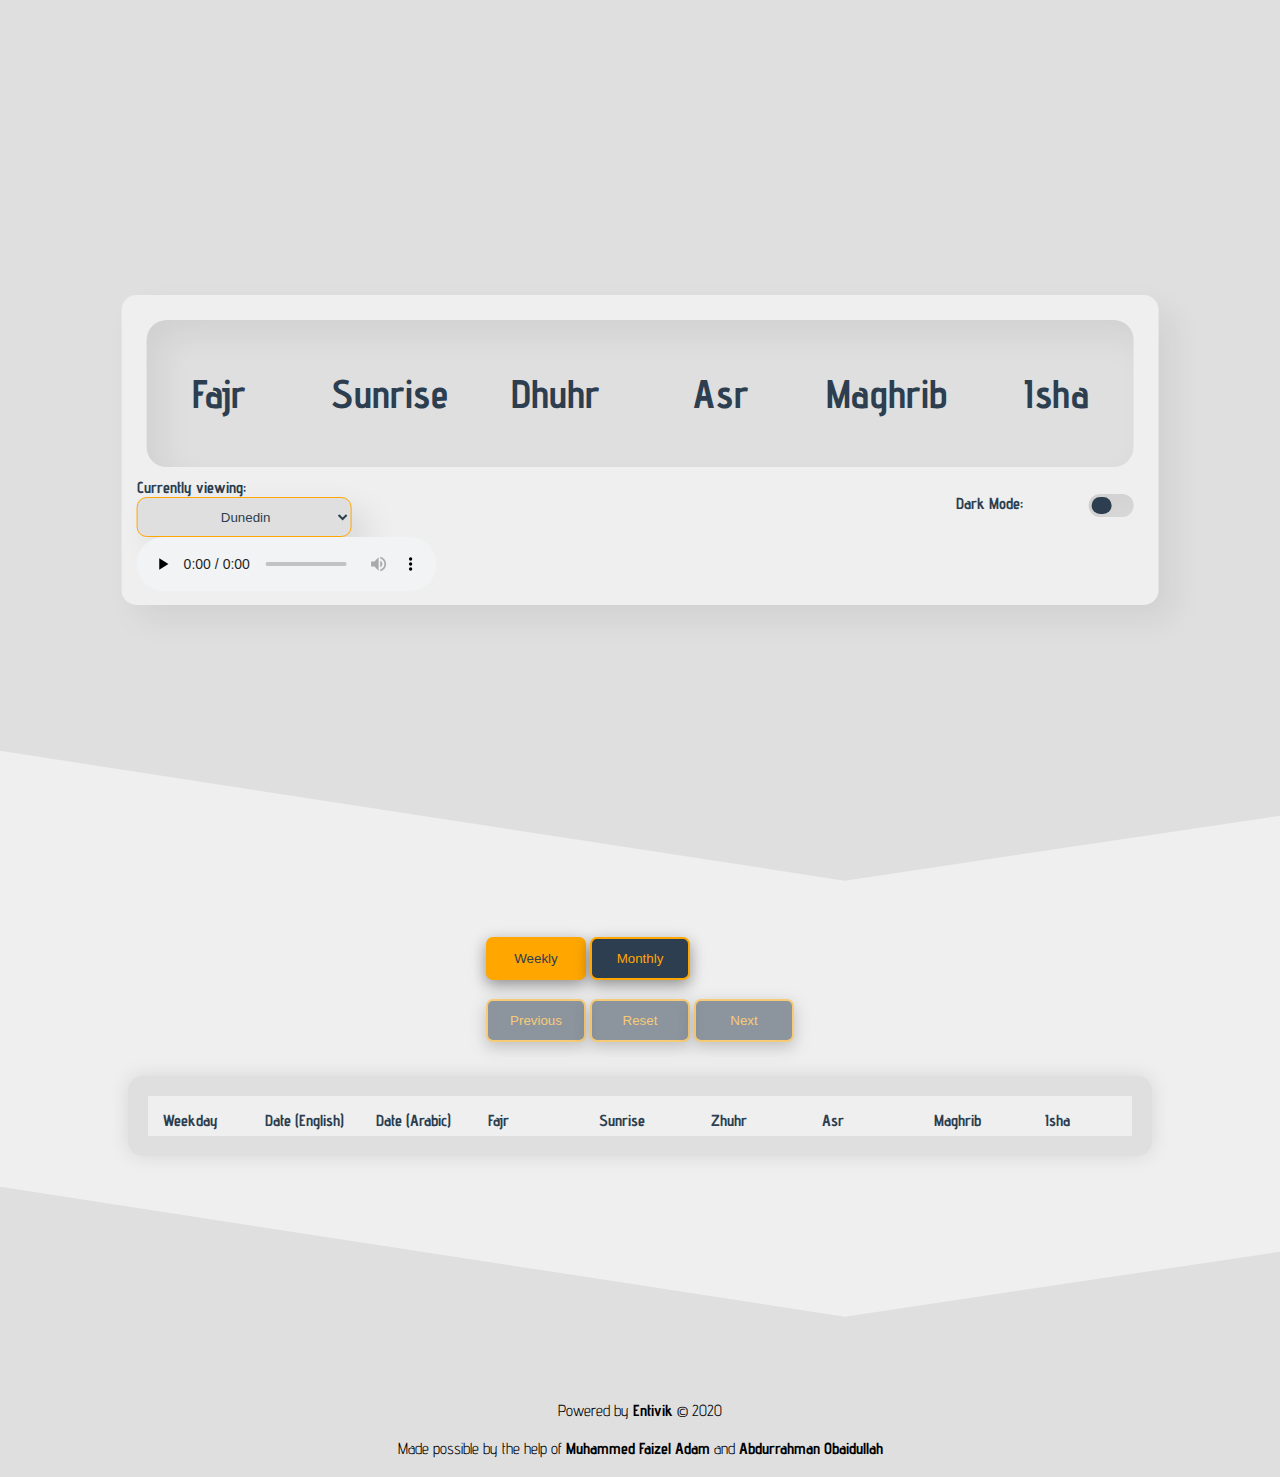
==== index.html @ b8de2997 "Added azaan audio and salaah time notifications" ====
<!DOCTYPE html>
<html data-theme="light" lang="en">
<head>
	<meta charset="UTF-8">
	<meta content="width=device-width, initial-scale=1.0" name="viewport">
	<link href="calendar.css" rel="stylesheet">
	<title>Dunedin Prayer</title>
	</script>
	<!-- Global site tag (gtag.js) - Google Analytics -->
	<script async src="https://www.googletagmanager.com/gtag/js?id=UA-169919625-1"></script>
	<script>
 		 window.dataLayer = window.dataLayer || [];
 	 	function gtag(){dataLayer.push(arguments);}
 		 gtag('js', new Date());

  		gtag('config', 'UA-169919625-1');
	</script>
	<script src="push.js"></script>
</head>
<body>
	<div id="overlay" class="msgOverlay"></div>
	<div id="errorMessage" class="errorMsg">
		
		<p id="CurrentL"></p>
		<a id="closeMsg" onclick="closePopup()">Close</a>
	</div>


	<div class="mainBox">
		<div class="smallerBox">
			<div class="row">
				<div class="column">
					<div class="card" id="FajrPrayer">
						<h3>Fajr</h3>
						<p id="fajrTime"></p>
					</div>
				</div>
				<div class="column">
					<div class="card" id="Sunrise">
						<h3>Sunrise</h3>
						<p id="sunriseTime"></p>
					</div>
				</div>
				<div class="column">
					<div class="card" id="DhuhrPrayer">
						<h3>Dhuhr</h3>
						<p id="dhuhrTime"></p>
					</div>
				</div>
				<div class="column">
					<div class="card" id="AsrPrayer">
						<h3>Asr</h3>
						<p id="asrTime"></p>
					</div>
				</div>
				<div class="column">
					<div class="card" id="MaghribPrayer">
						<h3>Maghrib</h3>
						<p id="maghribTime"></p>
					</div>
				</div>
				<div class="column">
					<div class="card" id="IshaPrayer">
						<h3>Isha</h3>
						<p id="ishaTime"></p>
					</div>
				</div>
			</div>
		</div>
		<br>
		<div class="toggle-container">
			<div class="inline">
				<div class="LocationMode"> Currently viewing:
					<select id="mySelect" class="select-css" oninput="resetEverything(), popError()">
					<option value="Auckland">
						Auckland
					</option>
					<option value="Christchurch">
						Christchurch
					</option>
					<option value="Dunedin" selected>
						Dunedin
					</option>
					<option value="Gore">
						Gore
					</option>		
					<option value="Hamilton">
						Hamilton
					</option>
					<option value="Invercargill">
						Invercargill
					</option>			
					<option value="Oamaru">
						Oamaru
					</option>
					<option value="Queenstown">
						Queenstown
					</option> 
					<option value="Timaru">
						Timaru
					</option>
					<option value="Wellington">
						Wellington
					</option>
					<option disabled>
						More locations coming soon...
					</option>
				</select> 
			</div>
			<!-- dark mode switch -->
			<div class="toggle-buttons">
				<div class="align">
					<p>
						Dark Mode:
						<input id="switch" name="theme" type="checkbox"><label for="switch">Toggle</label>
					</p>
				</div>
			</div>
		</div>
	</div>
	<div id="audio">
		<audio id="azaan_audio" class="azaan_audio" controls preload="none" allow="autoplay">
			<source src="azaan.mp3" type="audio/mp3">
		</audio>
	</div>
</div>
<div class="poly">
	</div>
	
	<div class="buttonTable-container">
		
		<div class="buttons-container">
			<div class = "buttonsDiv">
				<button class = "buttons" id = "weekly">Weekly</button>
				<button class = "buttons" id = "monthly" href="#todayScroll">Monthly</button>
				<button class = "buttons" id = "yearly">Yearly</button>
			</div>
		<br>
		<div class = "buttonsDiv">
			<button  class = "buttons" id = "previous">Previous</button>
			<button  class = "buttons" id = "reset">Reset</button>
			<button  class = "buttons" id = "next">Next</button>
		</div>
	</div>
	<br>
	<div class="table">
		<table>
			<thead>
				<tr class = "list-item">
					<th>Weekday</th>
					<th>Date (English)</th>
					<th>Date (Arabic)</th>
					<th>Fajr</th>
					<th>Sunrise</th>
					<th>Zhuhr</th>
					<th>Asr</th>
					<th>Maghrib</th>
					<th>Isha</th>
				</tr>
			</thead>
			<tbody id = "tableDisplay">
				<tr></tr>
			</tbody>
		</table>
	</div>

	<div class="poly2">
	</div>

</div>

	<div class="content"><br><br>Powered by <strong>Entivik</strong>&nbsp;© 2020<br><br> Made possible by the help of <strong>Muhammed Faizel Adam</strong> and <strong>Abdurrahman Obaidullah</strong><br><br></div>
	
	<script src="darkmode.js"></script>
	<script src="calendar.js"></script>
</body>
</html>
---- calendar.css ----
@import url('https://fonts.googleapis.com/css?family=Advent+Pro&display=swap');
* {
	box-sizing: border-box;
	transition: margin ease-out .4s;
}
html, body {
	height: 100%;
	margin: 0;
	padding: 0;
	transition: .4s;
	user-select: none;
}
/* general colour variables */
html {
	font-family: 'Advent Pro', sans-serif;
	background: var(--grey-white);
	--grey-white: #dfdfdf;
	--white: #efefef;
	--black: #22252A;
	--blue: #2c3e50;
	--alwaysblue: #2c3e50;
	--light-blue: #455E76;
	--gold: rgb(255, 167, 0);
	--alsogold: 255, 167, 0;
	--gold2: rgb(255, 167, 0);
}
html[data-theme='dark'] {
	--bg-main: linear-gradient(45deg, #1C2437, #455880);
	--grey-white: #22252A;
	--blue: rgb(255, 167, 0);
	/* --gold:#2c3e50; */
	--main-text-color: #B5B5B5;
	--white: #2d3035;
	--gold2: #2c3e50;
}


/* html {
	font-family: 'Advent Pro', sans-serif;
	background: var(--grey-white);
	--grey-white: #dfdfdf;
	--white: #efefef;
	--black: #2b2b2b;
	--blue: #2c3e50;
	--alwaysblue: #2c3e50;
	--light-blue: #455E76;
	--gold: rgb(255, 167, 0);
	--alsogold: 255, 167, 0;
	--gold2: rgb(255, 167, 0);
}
html[data-theme='dark'] {
	--bg-main: linear-gradient(45deg, #1C2437, #455880);
	--grey-white: #333333;
	--blue: rgb(255, 167, 0);
	
	--main-text-color: #B5B5B5;
	--white: #434343;
	--gold2: #2c3e50;
} */
body {
	padding-top: 100px;
	background-image: url(index-main.jpg);
	background-size: 100%;
	background-attachment: fixed;
}
h3 {
	font-size: 2.5em;
}
.card p {
	font-size: 1.4em;
}
/* Float four columns side by side */

.column {
	float: left;
	width: 16.6%;
	padding: 0 10px;
}
.column:first-child {
	padding-left: 0px;
}
.column:last-child {
	padding-right: 0px;
}
/* Remove extra left and right margins, due to padding. */

.row {
	margin: 0 -5px;
}
/* Clear floats after the columns */

.row:after {
	content: "";
	display: table;
	clear: both;
}
/* Style the counter cards */

.card {
	padding: 10px;
	text-align: center;
}
.buttons-container {
	margin: 0;
	position: absolute;
	left: 50%;
	transform: translateX(-50%);
	padding-top: 10px;
	width: max-content;
}
.buttons {
	height: auto;
	width: 100px;
}
.today {
	box-shadow: inset 0px 0px 0px 2px greenyellow;
	border-radius: 100%;
}
.today td {
	background: rgba(var(--alsogold), 1);
	color: var(--alwaysblue);
	font-weight: bold;
}
.nextPrayer {
	box-shadow: inset 0px 0px 0px 2px var(--gold), 0px 0px 10px 5px rgba(var(--alsogold),0.1);
	border-radius: 20px;
	background-color: var(--white);
}
.smallerBox {
	border-radius: 20px;
	color: var(--blue);
	text-align: center;
	margin: 10px;
	background: var(--grey-white);
	box-shadow: inset 15px 15px 32px rgba(0, 0, 0, 0.062);
}
.mainBox {
	background-color: var(--white);
	padding: 15px;
	padding-bottom:10px;
	width: 85%;
	color: var(--blue);
	box-shadow: 15px 15px 32px rgba(0, 0, 0, 0.062);
	min-width: 300px;
	max-width: 81vw;
	transition: width ease-out .4s;
	border-radius: 15px;
	position: absolute;
	top: 50%;
	left: 50%;
	margin-right: -50%;
	transform: translate(-50%, -50%);
}
/* switch for night mode */

input[type=checkbox] {
	height: 0;
	width: 0;
	visibility: hidden;
}
label {
	cursor: pointer;
	text-indent: -9999px;
	width: 45px;
	height: 23px;
	background: var(--grey-white);
	float: right;
	border-radius: 100px;
	position: relative;
	margin-right: 10px;
	box-shadow: inset 15px 15px 32px rgba(0, 0, 0, 0.062);
}
label:after {
	content: '';
	position: absolute;
	top: 3px;
	left: 3px;
	width: 20px;
	height: 17px;
	background: var(--blue);
	border-radius: 100px;
	transition: 0.4s;
}
input:checked+label {
	background: var(--grey-white);
}
input:checked+label:after {
	background: var(--blue);
}
input:checked+label:after {
	left: calc(100% - 5px);
	transform: translateX(-100%);
}
label:active:after {
	width: 25px;
}
.poly {
	clip-path: polygon(66% 95%, 100% 88%, 100% 100%, 0 100%, 0 81%);
	background: var(--white);
	height: 103vh;
	margin-top: -100px;
}
.poly2 {
	clip-path: polygon(66% 95%, 100% 88%, 100% 100%, 0 100%, 0 81%);
	background: var(--grey-white);
	height: 103vh;
	margin-top: -80vh;
}
.content {
	background-color: var(--grey-white);
	text-align: center;
	color: var(--main-text-color);
}
.NextPrayerTime {
	float: left;
	margin: 0 10px;
}
/* Responsive columns */

@media screen and (max-width: 1340px) {
	.mainBox {
		width: 90%;
	}
}
@media screen and (max-width: 1200px) {
	body {
		background-image: none;
	}
	body img {
		height: 100vh;
		width: 100%;
		object-fit: cover;
	}
	.column {
		width: 33.333%;
		display: block;
	}
	.column:first-child, .column:nth-child(4) {
		padding-left: 5px;
	}
	.coloumn:nth-child(4), .column:nth-child(5) {
		margin-bottom: 0px;
	}
	.column:nth-child(3) {
		padding-right: 5px;
	}
	.column:last-child {
		padding-right:5px;
	}
	.mainBox {
		margin-bottom: 5%;
		transform: translate(-50%, 0%);
		top: 5%;
	}
	.poly {
		clip-path: polygon(67% 98%, 100% 90%, 100% 100%, 0 100%, 0 90%);
		background: var(--white);
		height: 100vh;
		margin-top: -95px;
	}
	.poly2 {
		clip-path: polygon(67% 98%, 100% 90%, 100% 100%, 0 100%, 0 90%);
	}
}
@media screen and (max-width: 680px) {
	.mainBox {
		width: 100%;
		max-width: 90vw;
		position: absolute;
		top: 2.5%;
		left: 50%;
		margin-right: -50%;
		transform: translate(-50%, 0%);
	}
	.column {
		padding-right: 5px;
		padding-left: 5px;
	}
	.column {
		width: 100%;
		display: block;
		/* margin-bottom: 20px; */
	}
	
	.poly {
		clip-path: polygon(0 87%, 100% 92%, 100% 100%, 0% 100%);
		background: var(--white);
		height: calc(20vh + 1350px);
		margin-top: 20px;
	}
	.poly2 {
		clip-path: polygon(0 87%, 100% 92%, 100% 100%, 0% 100%);
	}
	/* .buttons-container {
		position: relative;
		left: 28%;
	} */
	.table {
		overflow-x: auto;
		width: 100%;
	}
	.list-item {
		display: none;
	}
	table tr {
		border-bottom: 1px solid rgb(0, 0, 0);
		display: block;
		margin-bottom: .625em;
	}
	table td {
		border-bottom: 1px solid rgb(0, 0, 0);
		display: block;
		font-size: .8em;
		text-align: right;
	}
	table td::before {
		float: left;
		font-weight: bold;
	}
	td:nth-of-type(1):before {
		content: "Weekday";
	}
	td:nth-of-type(2):before {
		content: "Date (English)";
	}
	td:nth-of-type(3):before {
		content: "Date (Arabic)";
	}
	td:nth-of-type(4):before {
		content: "Fajr";
	}
	td:nth-of-type(5):before {
		content: "Sunrise";
	}
	td:nth-of-type(6):before {
		content: "Zhuhr";
	}
	td:nth-of-type(7):before {
		content: "Asr";
	}
	td:nth-of-type(8):before {
		content: "Maghrib";
	}
	td:nth-of-type(9):before {
		content: "Isha";
	}
}

@media screen and (max-width: 1160) { 
	
	.LocationMode{
		padding-right: 40% !important;
		
	}
}

@media screen and (max-width: 930px) { 
	
	.LocationMode{
		padding-right: 30% !important;
		
	}
}

@media screen and (max-width: 800px) { 
	
	.LocationMode{
		padding-right: 20% !important;
		
	}
}

@media screen and (max-width: 620px) { 
	
	.LocationMode{
		padding-right: 10% !important;
		
	}
}

@media screen and (max-width: 619px) {
	.inline {
		display: inline !important;
	}
	
	.LocationMode{
		padding-right: 0px !important;
		
	}
}

@media screen and (max-width: 440px) {
	.inline {
		display: inline !important;
	}
	
	.LocationMode{
		padding-right: 0px !important;
		
	}
}

@media screen and (max-width: 400px) {
	.inline {
		display: inline !important;
	}
	
	.LocationMode{
		padding-right: 0px !important;
		
	}
}

@media screen and (max-width: 350px) {
	.inline {
		display: inline !important;
	}
	
	.LocationMode{
		padding-right: 0px !important;
		
	}
} 

@media screen and (max-width: 325px) {

	.inline {
		display: inline !important;
	}
	
	.LocationMode{
		padding-right: 0px !important;
		
	}
}

@media screen and (max-width: 300px) {
	.inline {
		display: inline !important;
	}
	
	.LocationMode{
		padding-right: 0px !important;
		
	}
} 

.table4NextMonth {
	background-color: var(--white);
	padding-top: 40px;
}
.tableContainer {
	padding: 10px;
	background: linear-gradient(var(--white));
	/* max-width:100vw; */
	margin: auto;
}
.table1 td, tr {
	border-bottom: 2px solid var(--blue);
}
table {
	width: 80%;
	border-collapse: collapse;
	max-width: 100vw;
	overflow: hidden;
	box-shadow: 0 0 20px rgba(0, 0, 0, 0.1);
	margin: auto;
	margin-top: 130px;
	border: 20px solid var(--grey-white);
	border-radius: 15px;
	background: var(--grey-white);
	table-layout: fixed;
}
th, td {
	padding: 15px;
	background-color: var(--white);
	color: var(--blue);
}
th {
	text-align: left;
}
.todayTimes td {
	background: rgba(var(--alsogold), 0.7);
	color: var(--black)
}
button {
	color: var(--gold2);
	box-shadow: 0px 5px 15px rgba(0, 0, 0, 0.4);
	transition: .4s;
	padding: 12px 18px;
	background: var(--blue);
	border-radius: 7px;
	border: 2px solid var(--gold2);
}
#previous:disabled, #reset:disabled, #next:disabled {
	opacity: 0.5;
}
#weekly:disabled {
	background: var(--gold2);
	color: var(--blue);
}
#monthly:disabled {
	background: var(--gold2);
	color: var(--blue);
}
#yearly:disabled {
	background: var(--blue);
	color: var(--gold2);
	display: none;
}
.buttonTable-container {
	background: var(--white);
	margin: 0;
}
@media screen and (max-width: 680px) {
	table {
		width: 100%;
	}

	.inline {
		display: inline;
	}

	.LocationMode{
		padding-right: 0%;
		
	}
}
.select-css{
	color: var(--blue);
    background: var(--grey-white);
    outline: none;
    padding-left: 15px;
    height: 40px;
    border: 1px solid var(--gold);
	border-radius: 10px;
}
.LocationMode{
	/* padding-left:10px; */
	padding-right: 60%;
	margin-top:-18px;
	font-weight: bold;
    
}
.LocationMode select{
	box-shadow: 15px 15px 32px rgba(0, 0, 0, 0.1);
	min-width:20%;
	text-align-last:center;
}

.align{
	margin-top:-18px;
	font-weight: bold;
}

.inline {
	display: flex;
	justify-content: center;
	align-self: center;
}

.toggle-buttons {
	width: 100%;
}

.errorMsg {
    /* margin: 2.5% 20%;*/
	padding: 60px 65px;
    border-radius: 10px;
    z-index: 10;
    position: fixed;
	background-color: var(--white);
	color:var(--blue);
    text-align: center;
    top: 50%;
    left: 50%;
    transform: translate(-50%, -50%);
	display: none;
	font-size:120%;
}

.errorMsg p {
	color: var(--color-headings);
	
}
#closeMsg{
	background:var(--gold2);
	border-radius:10px;
	padding:5px 25%;
	margin-top:500px;
}

.msgOverlay {
    background: rgba(0, 0, 0, .85);
    width: 100%;
    height: 100%;
    position: fixed;
    top: 0;
    left: 0;
    z-index: 2;
	display: none;
	
}
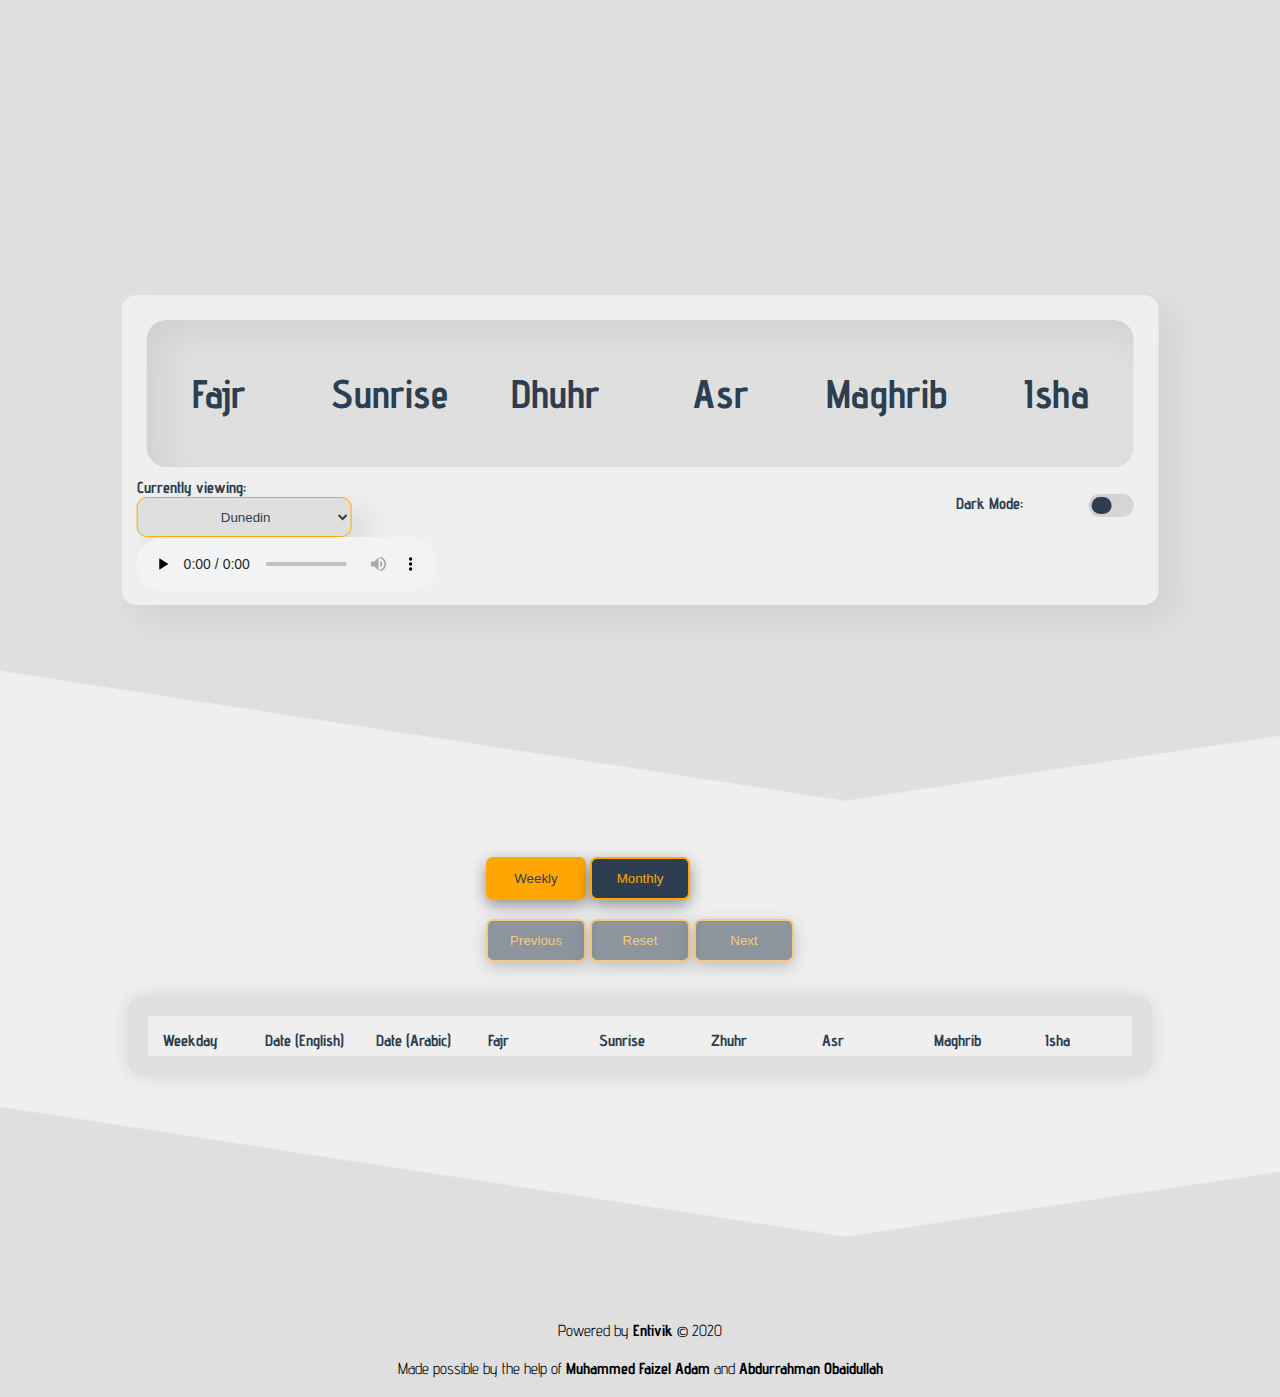
==== commit b5080a44: "Added display for current english and islamic date" ====
--- a/index.html
+++ b/index.html
@@ -18,6 +18,8 @@
 	<script src="push.js"></script>
 </head>
 <body>
+	<div id="date"></div>
+
 	<div id="overlay" class="msgOverlay"></div>
 	<div id="errorMessage" class="errorMsg">
 		
--- a/calendar.css
+++ b/calendar.css
@@ -215,6 +215,24 @@
 	float: left;
 	margin: 0 10px;
 }
+
+#date {
+	color: var(--gold);
+	width: 100%;
+	margin-top: -80px;
+	display: flex;
+}
+
+#englishDate {
+	margin-left: 130px;
+	margin-right: 40%;
+	text-align: center;
+}
+
+#islamicDate {
+	text-align: center;
+}
+
 /* Responsive columns */
 
 @media screen and (max-width: 1340px) {
@@ -249,7 +267,7 @@
 	}
 	.mainBox {
 		margin-bottom: 5%;
-		transform: translate(-50%, 0%);
+		transform: translate(-50%, 25%);
 		top: 5%;
 	}
 	.poly {
@@ -261,6 +279,18 @@
 	.poly2 {
 		clip-path: polygon(67% 98%, 100% 90%, 100% 100%, 0 100%, 0 90%);
 	}
+	
+	#date {
+		color: var(--gold);
+		width: 100%;
+		display: flex;
+	}
+
+	#englishDate {
+		color: var(--blue);
+		margin-left: 10%;
+		margin-right: 33%;
+	}
 }
 @media screen and (max-width: 680px) {
 	.mainBox {
@@ -270,8 +300,23 @@
 		top: 2.5%;
 		left: 50%;
 		margin-right: -50%;
-		transform: translate(-50%, 0%);
-	}
+		transform: translate(-50%, 15%);
+	}
+			
+	#date {
+		color: var(--gold);
+		width: 100%;
+		display: block;
+	}
+
+	#englishDate {
+		color: var(--blue);
+		width: 100%;
+		margin-left: 0;
+		margin-right: 33%;
+		text-align: center;
+	}
+
 	.column {
 		padding-right: 5px;
 		padding-left: 5px;
@@ -291,10 +336,6 @@
 	.poly2 {
 		clip-path: polygon(0 87%, 100% 92%, 100% 100%, 0% 100%);
 	}
-	/* .buttons-container {
-		position: relative;
-		left: 28%;
-	} */
 	.table {
 		overflow-x: auto;
 		width: 100%;
@@ -398,6 +439,24 @@
 		padding-right: 0px !important;
 		
 	}
+	
+	.mainBox {
+		transform: translate(-50%, 15%);
+	}
+			
+	#date {
+		color: var(--gold);
+		width: 100%;
+		display: block;
+	}
+
+	#englishDate {
+		color: var(--blue);
+		width: 100%;
+		margin-left: 0;
+		margin-right: 33%;
+		text-align: center;
+	}
 }
 
 @media screen and (max-width: 400px) {
@@ -408,6 +467,24 @@
 	.LocationMode{
 		padding-right: 0px !important;
 		
+	}
+
+	.mainBox {
+		transform: translate(-50%, 18%);
+	}
+			
+	#date {
+		color: var(--gold);
+		width: 100%;
+		display: block;
+	}
+
+	#englishDate {
+		color: var(--blue);
+		width: 100%;
+		margin-left: 0;
+		margin-right: 33%;
+		text-align: center;
 	}
 }
 
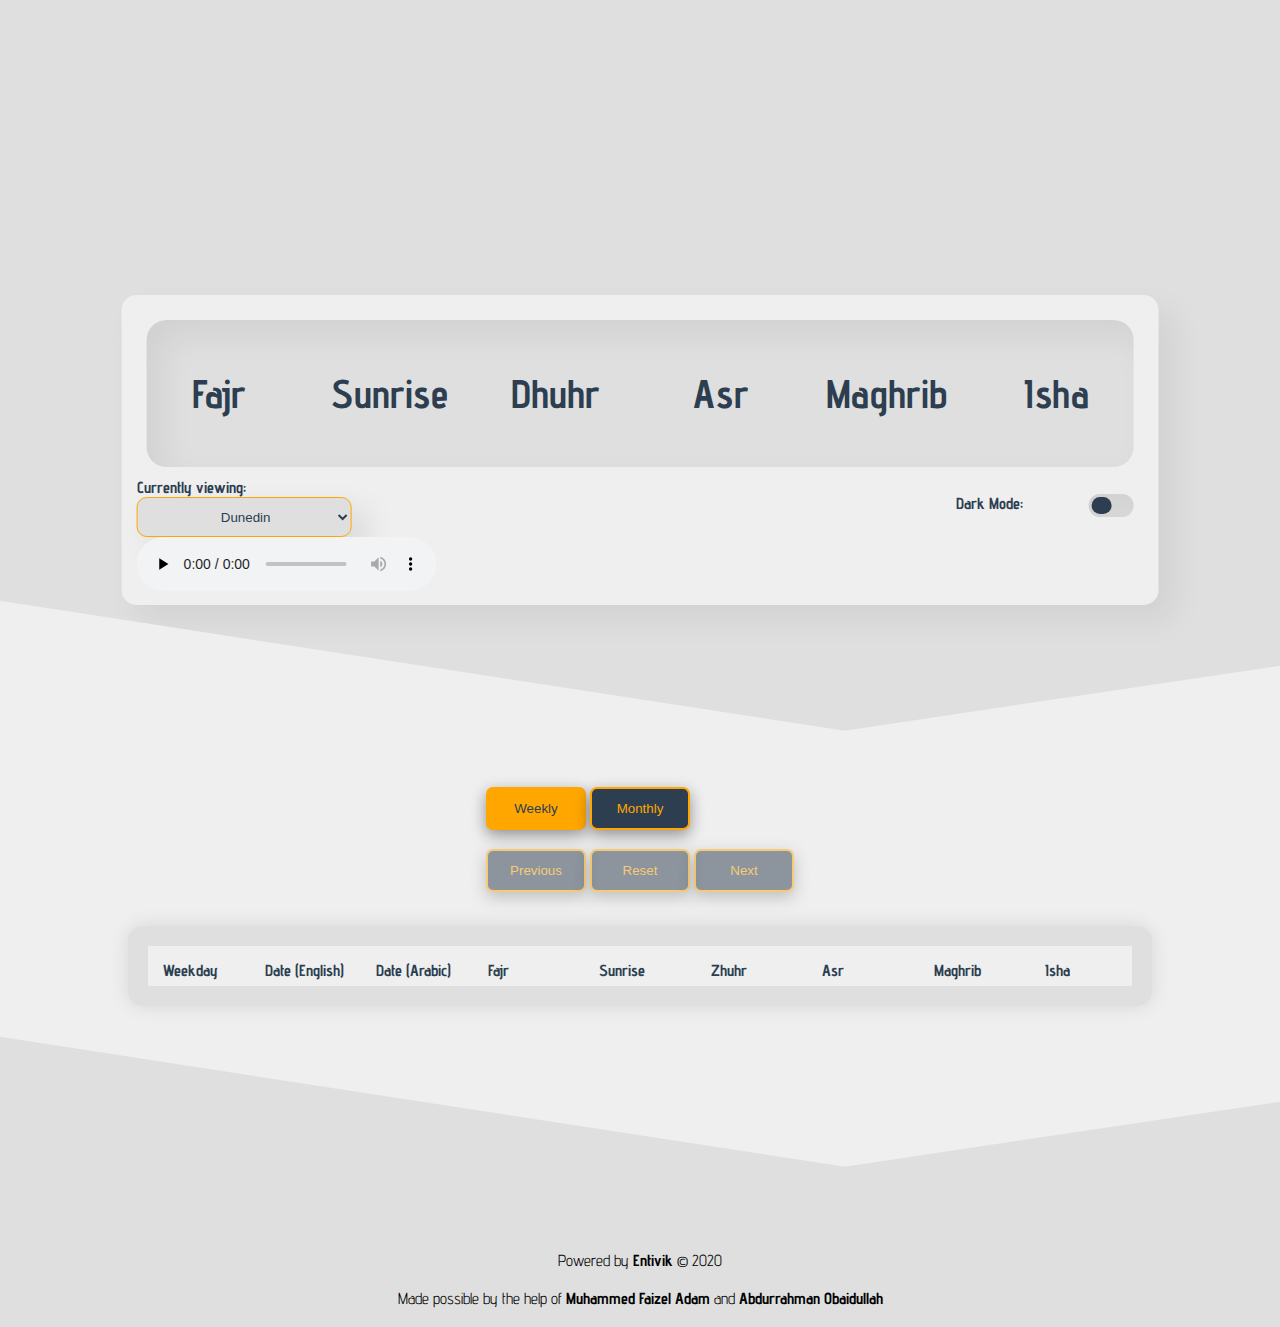
==== commit 19c682ae: "Implemented jQuery" ====
--- a/index.html
+++ b/index.html
@@ -146,7 +146,7 @@
 	</div>
 	<br>
 	<div class="table">
-		<table>
+		<table id="tableDisplay">
 			<thead>
 				<tr class = "list-item">
 					<th>Weekday</th>
@@ -160,7 +160,7 @@
 					<th>Isha</th>
 				</tr>
 			</thead>
-			<tbody id = "tableDisplay">
+			<tbody>
 				<tr></tr>
 			</tbody>
 		</table>
@@ -173,6 +173,7 @@
 
 	<div class="content"><br><br>Powered by <strong>Entivik</strong>&nbsp;© 2020<br><br> Made possible by the help of <strong>Muhammed Faizel Adam</strong> and <strong>Abdurrahman Obaidullah</strong><br><br></div>
 	
+	<script type="text/javascript" src="https://ajax.googleapis.com/ajax/libs/jquery/1.11.2/jquery.min.js"></script>
 	<script src="darkmode.js"></script>
 	<script src="calendar.js"></script>
 </body>
--- a/calendar.css
+++ b/calendar.css
@@ -62,6 +62,7 @@
 	background-image: url(index-main.jpg);
 	background-size: 100%;
 	background-attachment: fixed;
+	background-size: cover;
 }
 h3 {
 	font-size: 2.5em;
@@ -198,7 +199,7 @@
 	clip-path: polygon(66% 95%, 100% 88%, 100% 100%, 0 100%, 0 81%);
 	background: var(--white);
 	height: 103vh;
-	margin-top: -100px;
+	margin-top: -170px;
 }
 .poly2 {
 	clip-path: polygon(66% 95%, 100% 88%, 100% 100%, 0 100%, 0 81%);
@@ -224,12 +225,14 @@
 }
 
 #englishDate {
-	margin-left: 130px;
-	margin-right: 40%;
+	width: 50%;
+	/* width: 100%; */
 	text-align: center;
+	/* padding-left: 10%; */
 }
 
 #islamicDate {
+	width: 50%;
 	text-align: center;
 }
 
@@ -284,12 +287,6 @@
 		color: var(--gold);
 		width: 100%;
 		display: flex;
-	}
-
-	#englishDate {
-		color: var(--blue);
-		margin-left: 10%;
-		margin-right: 33%;
 	}
 }
 @media screen and (max-width: 680px) {
@@ -301,6 +298,7 @@
 		left: 50%;
 		margin-right: -50%;
 		transform: translate(-50%, 15%);
+			margin-top:-50px;
 	}
 			
 	#date {
@@ -312,8 +310,16 @@
 	#englishDate {
 		color: var(--blue);
 		width: 100%;
-		margin-left: 0;
-		margin-right: 33%;
+		text-align: center;
+		
+
+	}
+	#englishDate h3{
+		/*added by abdu 12/4/21 for mobile friendly*/
+		margin:15px;
+	}
+	#islamicDate {
+		width: 100%;
 		text-align: center;
 	}
 
@@ -330,7 +336,7 @@
 	.poly {
 		clip-path: polygon(0 87%, 100% 92%, 100% 100%, 0% 100%);
 		background: var(--white);
-		height: calc(20vh + 1350px);
+		height: calc(22vh + 1450px);
 		margin-top: 20px;
 	}
 	.poly2 {
@@ -677,4 +683,4 @@
     z-index: 2;
 	display: none;
 	
-}+}
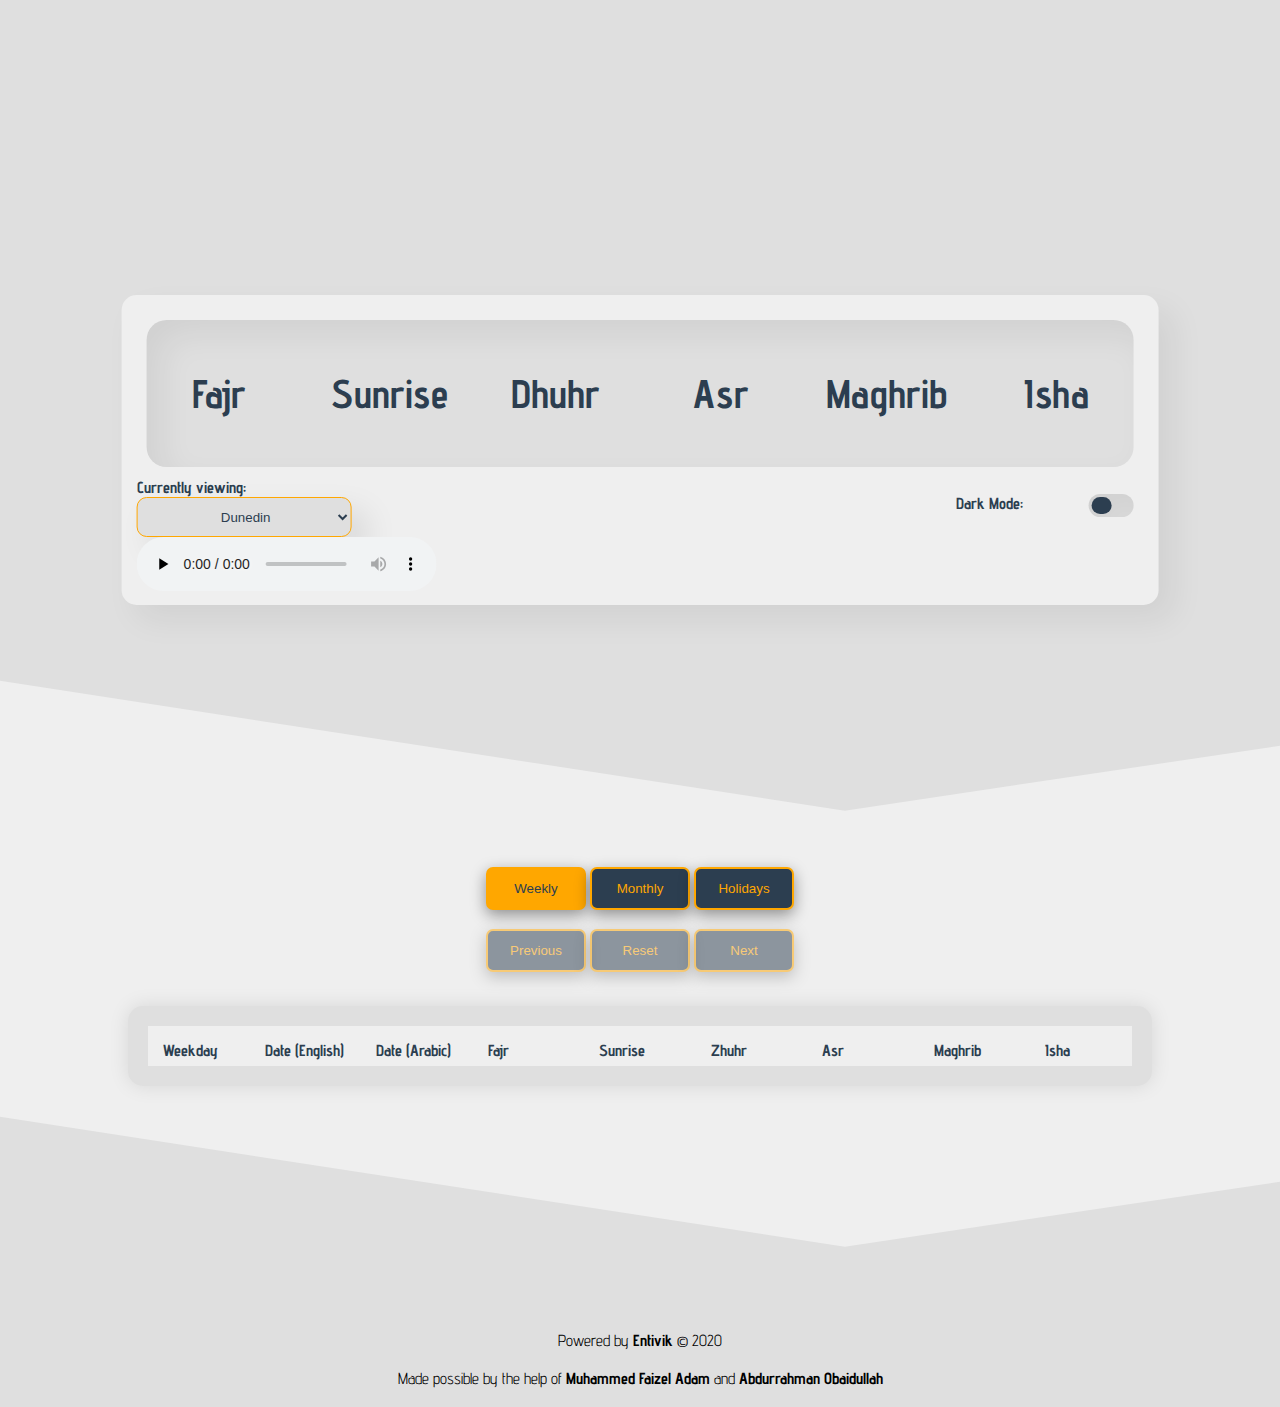
==== commit d9bba311: "Added a holiday table" ====
--- a/index.html
+++ b/index.html
@@ -135,7 +135,7 @@
 			<div class = "buttonsDiv">
 				<button class = "buttons" id = "weekly">Weekly</button>
 				<button class = "buttons" id = "monthly" href="#todayScroll">Monthly</button>
-				<button class = "buttons" id = "yearly">Yearly</button>
+				<button class = "buttons" id = "holidays">Holidays</button>
 			</div>
 		<br>
 		<div class = "buttonsDiv">
@@ -148,7 +148,7 @@
 	<div class="table">
 		<table id="tableDisplay">
 			<thead>
-				<tr class = "list-item">
+				<tr id="table-row-headings" class = "list-item">
 					<th>Weekday</th>
 					<th>Date (English)</th>
 					<th>Date (Arabic)</th>
--- a/calendar.css
+++ b/calendar.css
@@ -18,6 +18,7 @@
 	--white: #efefef;
 	--black: #22252A;
 	--blue: #2c3e50;
+	--green: #4ec529;
 	--alwaysblue: #2c3e50;
 	--light-blue: #455E76;
 	--gold: rgb(255, 167, 0);
@@ -28,6 +29,7 @@
 	--bg-main: linear-gradient(45deg, #1C2437, #455880);
 	--grey-white: #22252A;
 	--blue: rgb(255, 167, 0);
+	--green: #4ec529;
 	/* --gold:#2c3e50; */
 	--main-text-color: #B5B5B5;
 	--white: #2d3035;
@@ -120,6 +122,14 @@
 .today td {
 	background: rgba(var(--alsogold), 1);
 	color: var(--alwaysblue);
+	font-weight: bold;
+}
+.islamicHoliday td {
+	color: var(--green);
+	font-weight: bold;
+}
+.islamicHoliday h3 {
+	color: var(--green);
 	font-weight: bold;
 }
 .nextPrayer {
@@ -219,21 +229,54 @@
 
 #date {
 	color: var(--gold);
+	margin-top: -25px;
+	display: flex;
+	background-color: var(--white);
+	padding: 0px;
 	width: 100%;
-	margin-top: -80px;
-	display: flex;
+	box-shadow: 15px 15px 32px rgba(0, 0, 0, 0.062);
+	min-width: 300px;
+	max-width: calc(100% - 35px);
+	transition: width ease-out .4s;
+	border-radius: 15px;
+	position: absolute;
+	top: 0vh;
+	left: 50%;
+	margin-right: -50%;
+	transform: translate(-50%, 50%);
+}
+#date h3{
+	margin:25px;
+	
 }
 
 #englishDate {
-	width: 50%;
+	width: 35%;
 	/* width: 100%; */
+	text-align: left;
+	padding-left: 5%; 
+}
+
+#islamicDate {
+	width: 35%;
+	text-align: right;
+	padding-right: 5%; 
+}
+#islamicDate h3, #englishDate h3{
+	font-size: 1.9em;
+}
+#islamicHoliday{
+	width:30%;
 	text-align: center;
-	/* padding-left: 10%; */
-}
-
-#islamicDate {
-	width: 50%;
-	text-align: center;
+	background: var(--grey-white);
+	margin:10px;
+	border-radius:10px;
+	box-shadow: inset 15px 15px 32px rgb(0 0 0 / 6%), inset 0px 0px 0px 2px var(--gold);;
+	
+}
+#islamicHoliday h3{
+	margin:10px;
+	color:var(--blue);
 }
 
 /* Responsive columns */
@@ -273,6 +316,7 @@
 		transform: translate(-50%, 25%);
 		top: 5%;
 	}
+
 	.poly {
 		clip-path: polygon(67% 98%, 100% 90%, 100% 100%, 0 100%, 0 90%);
 		background: var(--white);
@@ -283,10 +327,21 @@
 		clip-path: polygon(67% 98%, 100% 90%, 100% 100%, 0 100%, 0 90%);
 	}
 	
-	#date {
-		color: var(--gold);
-		width: 100%;
-		display: flex;
+}
+@media screen and (max-width: 	1150px){
+	#date{
+	margin-top: -55px;
+	}
+}
+@media screen and (max-width: 	900px){
+	#date{
+	margin-top: -75px;
+	}
+	.mainBox{
+		transform: translate(-50%, 43%);
+	}
+	.mainBox h3{
+		margin-top:auto;
 	}
 }
 @media screen and (max-width: 680px) {
@@ -297,14 +352,20 @@
 		top: 2.5%;
 		left: 50%;
 		margin-right: -50%;
-		transform: translate(-50%, 15%);
+		transform: translate(-50%, 26.5%);
 			margin-top:-50px;
 	}
+	
 			
 	#date {
 		color: var(--gold);
 		width: 100%;
+		max-width: 90vw;
 		display: block;
+		margin-top: -90px;
+	}
+	#islamicHoliday {
+		width: auto;
 	}
 
 	#englishDate {
@@ -578,18 +639,9 @@
 #previous:disabled, #reset:disabled, #next:disabled {
 	opacity: 0.5;
 }
-#weekly:disabled {
+#monthly:disabled, #holidays:disabled, #weekly:disabled {
 	background: var(--gold2);
 	color: var(--blue);
-}
-#monthly:disabled {
-	background: var(--gold2);
-	color: var(--blue);
-}
-#yearly:disabled {
-	background: var(--blue);
-	color: var(--gold2);
-	display: none;
 }
 .buttonTable-container {
 	background: var(--white);
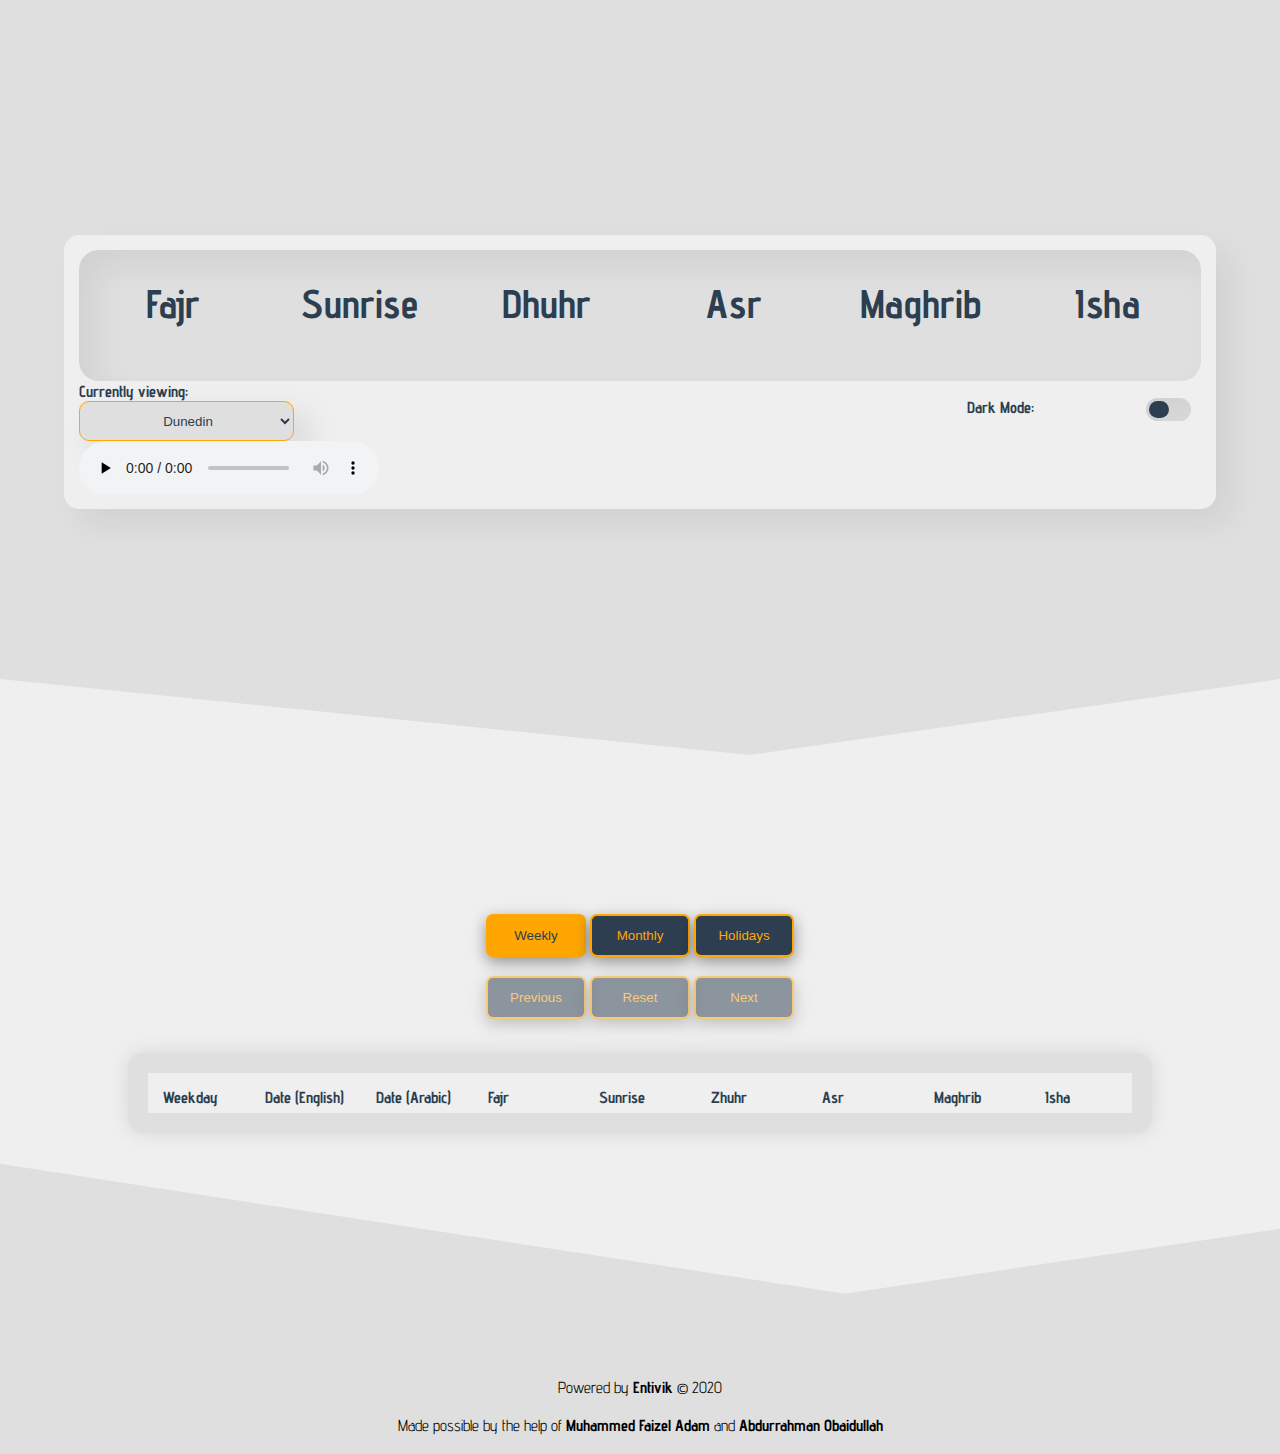
==== commit 8714beed: "Redone most of the scalable css stuff." ====
--- a/index.html
+++ b/index.html
@@ -18,7 +18,7 @@
 	<script src="push.js"></script>
 </head>
 <body>
-	<div id="date"></div>
+	<div class="topBanner" id="date"></div>
 
 	<div id="overlay" class="msgOverlay"></div>
 	<div id="errorMessage" class="errorMsg">
@@ -27,47 +27,36 @@
 		<a id="closeMsg" onclick="closePopup()">Close</a>
 	</div>
 
-
+<div class="mainPrayerContainer">
 	<div class="mainBox">
 		<div class="smallerBox">
-			<div class="row">
-				<div class="column">
-					<div class="card" id="FajrPrayer">
-						<h3>Fajr</h3>
-						<p id="fajrTime"></p>
-					</div>
-				</div>
-				<div class="column">
-					<div class="card" id="Sunrise">
-						<h3>Sunrise</h3>
-						<p id="sunriseTime"></p>
-					</div>
-				</div>
-				<div class="column">
-					<div class="card" id="DhuhrPrayer">
-						<h3>Dhuhr</h3>
-						<p id="dhuhrTime"></p>
-					</div>
-				</div>
-				<div class="column">
-					<div class="card" id="AsrPrayer">
-						<h3>Asr</h3>
-						<p id="asrTime"></p>
-					</div>
-				</div>
-				<div class="column">
-					<div class="card" id="MaghribPrayer">
-						<h3>Maghrib</h3>
-						<p id="maghribTime"></p>
-					</div>
-				</div>
-				<div class="column">
-					<div class="card" id="IshaPrayer">
-						<h3>Isha</h3>
-						<p id="ishaTime"></p>
-					</div>
-				</div>
+			<div class="card" id="FajrPrayer">
+				<h3>Fajr</h3>
+				<p id="fajrTime"></p>
 			</div>
+			<div class="card" id="Sunrise">
+				<h3>Sunrise</h3>
+				<p id="sunriseTime"></p>
+			</div>
+			<div class="card" id="DhuhrPrayer">
+				<h3>Dhuhr</h3>
+				<p id="dhuhrTime"></p>
+			</div>
+			<div class="card" id="AsrPrayer">
+				<h3>Asr</h3>
+				<p id="asrTime"></p>
+			</div>
+			<div class="card grid-col-span-2" id="MaghribPrayer">
+				<h3>Maghrib</h3>
+				<p id="maghribTime"></p>
+			</div>
+			<div class="card grid-col-span-2" id="IshaPrayer">
+				<h3>Isha</h3>
+				<p id="ishaTime"></p>
+			</div>
+		
+
+		
 		</div>
 		<br>
 		<div class="toggle-container">
@@ -126,6 +115,7 @@
 		</audio>
 	</div>
 </div>
+</div>
 <div class="poly">
 	</div>
 	
--- a/calendar.css
+++ b/calendar.css
@@ -37,30 +37,8 @@
 }
 
 
-/* html {
-	font-family: 'Advent Pro', sans-serif;
-	background: var(--grey-white);
-	--grey-white: #dfdfdf;
-	--white: #efefef;
-	--black: #2b2b2b;
-	--blue: #2c3e50;
-	--alwaysblue: #2c3e50;
-	--light-blue: #455E76;
-	--gold: rgb(255, 167, 0);
-	--alsogold: 255, 167, 0;
-	--gold2: rgb(255, 167, 0);
-}
-html[data-theme='dark'] {
-	--bg-main: linear-gradient(45deg, #1C2437, #455880);
-	--grey-white: #333333;
-	--blue: rgb(255, 167, 0);
-	
-	--main-text-color: #B5B5B5;
-	--white: #434343;
-	--gold2: #2c3e50;
-} */
 body {
-	padding-top: 100px;
+	padding-top:20px;
 	background-image: url(index-main.jpg);
 	background-size: 100%;
 	background-attachment: fixed;
@@ -68,41 +46,15 @@
 }
 h3 {
 	font-size: 2.5em;
+
 }
 .card p {
 	font-size: 1.4em;
 }
 /* Float four columns side by side */
 
-.column {
-	float: left;
-	width: 16.6%;
-	padding: 0 10px;
-}
-.column:first-child {
-	padding-left: 0px;
-}
-.column:last-child {
-	padding-right: 0px;
-}
-/* Remove extra left and right margins, due to padding. */
-
-.row {
-	margin: 0 -5px;
-}
-/* Clear floats after the columns */
-
-.row:after {
-	content: "";
-	display: table;
-	clear: both;
-}
-/* Style the counter cards */
-
-.card {
-	padding: 10px;
-	text-align: center;
-}
+
+
 .buttons-container {
 	margin: 0;
 	position: absolute;
@@ -137,31 +89,54 @@
 	border-radius: 20px;
 	background-color: var(--white);
 }
-.smallerBox {
+
+.mainPrayerContainer{
+	height:80%;
+	display: flex;
+	justify-content: center;
+	align-items: center;
+	margin: 0;
+	width: 1;
+}
+.mainBox {
+	background-color: var(--white);
+	color: var(--blue);
+	box-shadow: 15px 15px 32px rgba(0, 0, 0, 0.062);
+	transition: width ease-out .4s;
+	border-radius: 15px;
+	padding: 15px 15px 10px 15px;
+	/* width:80vw; */
+}
+
+ .smallerBox{
+	display: grid;
+	grid-template-columns: repeat(6, 1fr);
 	border-radius: 20px;
 	color: var(--blue);
 	text-align: center;
-	margin: 10px;
 	background: var(--grey-white);
 	box-shadow: inset 15px 15px 32px rgba(0, 0, 0, 0.062);
-}
-.mainBox {
-	background-color: var(--white);
-	padding: 15px;
-	padding-bottom:10px;
-	width: 85%;
-	color: var(--blue);
-	box-shadow: 15px 15px 32px rgba(0, 0, 0, 0.062);
-	min-width: 300px;
-	max-width: 81vw;
-	transition: width ease-out .4s;
-	border-radius: 15px;
-	position: absolute;
-	top: 50%;
-	left: 50%;
-	margin-right: -50%;
-	transform: translate(-50%, -50%);
-}
+	
+} 
+
+.card {
+	padding: 10px 30px;
+	text-align: center;
+	display:flex;
+	flex-direction: column;
+	justify-content: space-between;
+	align-items:center;
+	flex-wrap: wrap;
+	flex-basis: 16%;
+	/* box-shadow: inset 0px 0px 0px 2px var(--gold), 0px 0px 10px 5px rgba(var(--alsogold),0.1); */
+}
+.card h3{
+	margin: 0.5em 0 0 0 ;
+}
+.card p{
+	margin-top: 1em;
+}
+
 /* switch for night mode */
 
 input[type=checkbox] {
@@ -206,10 +181,10 @@
 	width: 25px;
 }
 .poly {
-	clip-path: polygon(66% 95%, 100% 88%, 100% 100%, 0 100%, 0 81%);
+	clip-path: polygon(58.6% 33.8%, 100% 0%, 100% 100%, 0% 100%, 0% 0%);
 	background: var(--white);
-	height: 103vh;
-	margin-top: -170px;
+	 height: 25vh;
+	margin-top: -5vh;
 }
 .poly2 {
 	clip-path: polygon(66% 95%, 100% 88%, 100% 100%, 0 100%, 0 81%);
@@ -226,64 +201,48 @@
 	float: left;
 	margin: 0 10px;
 }
-
-#date {
+.topBanner{
+	display:flex;
+	justify-content: space-evenly;
+	align-items:center;
+	flex-wrap:wrap;
+	margin: 0 20px;
+	padding: 0 20px;
+	background-color: var(--white);
 	color: var(--gold);
-	margin-top: -25px;
-	display: flex;
-	background-color: var(--white);
-	padding: 0px;
-	width: 100%;
 	box-shadow: 15px 15px 32px rgba(0, 0, 0, 0.062);
-	min-width: 300px;
-	max-width: calc(100% - 35px);
-	transition: width ease-out .4s;
 	border-radius: 15px;
-	position: absolute;
-	top: 0vh;
-	left: 50%;
-	margin-right: -50%;
-	transform: translate(-50%, 50%);
-}
+}
+
 #date h3{
 	margin:25px;
-	
-}
-
-#englishDate {
-	width: 35%;
-	/* width: 100%; */
-	text-align: left;
-	padding-left: 5%; 
-}
-
-#islamicDate {
-	width: 35%;
-	text-align: right;
-	padding-right: 5%; 
-}
+}
+
+
 #islamicDate h3, #englishDate h3{
 	font-size: 1.9em;
 }
 #islamicHoliday{
-	width:30%;
+	min-width: 0%;
 	text-align: center;
 	background: var(--grey-white);
 	margin:10px;
 	border-radius:10px;
-	box-shadow: inset 15px 15px 32px rgb(0 0 0 / 6%), inset 0px 0px 0px 2px var(--gold);;
-	
+	box-shadow: inset 15px 15px 32px rgb(0 0 0 / 6%), inset 0px 0px 0px 2px var(--gold);
+	flex-grow:1;
+	flex-shrink: 0;
 }
 #islamicHoliday h3{
 	margin:10px;
 	color:var(--blue);
-}
+} 
 
 /* Responsive columns */
 
 @media screen and (max-width: 1340px) {
 	.mainBox {
 		width: 90%;
+		margin: 0;
 	}
 }
 @media screen and (max-width: 1200px) {
@@ -295,113 +254,71 @@
 		width: 100%;
 		object-fit: cover;
 	}
-	.column {
-		width: 33.333%;
-		display: block;
-	}
-	.column:first-child, .column:nth-child(4) {
-		padding-left: 5px;
-	}
-	.coloumn:nth-child(4), .column:nth-child(5) {
-		margin-bottom: 0px;
-	}
-	.column:nth-child(3) {
-		padding-right: 5px;
-	}
-	.column:last-child {
-		padding-right:5px;
-	}
-	.mainBox {
-		margin-bottom: 5%;
-		transform: translate(-50%, 25%);
-		top: 5%;
-	}
+	.smallerBox{
+		grid-template-columns: repeat(4, 1fr);
+	}
+	.grid-col-span-2{
+		grid-column: span 2;
+	}
+
 
 	.poly {
-		clip-path: polygon(67% 98%, 100% 90%, 100% 100%, 0 100%, 0 90%);
+		clip-path: polygon(58.6% 33.8%, 100% 0%, 100% 100%, 0% 100%, 0% 0%);
 		background: var(--white);
-		height: 100vh;
-		margin-top: -95px;
+		height: 25vh;
+		margin-top: -2vh;
 	}
 	.poly2 {
 		clip-path: polygon(67% 98%, 100% 90%, 100% 100%, 0 100%, 0 90%);
 	}
 	
 }
-@media screen and (max-width: 	1150px){
-	#date{
-	margin-top: -55px;
-	}
-}
-@media screen and (max-width: 	900px){
-	#date{
-	margin-top: -75px;
-	}
-	.mainBox{
-		transform: translate(-50%, 43%);
-	}
-	.mainBox h3{
-		margin-top:auto;
-	}
-}
+
+
 @media screen and (max-width: 680px) {
-	.mainBox {
-		width: 100%;
-		max-width: 90vw;
-		position: absolute;
-		top: 2.5%;
-		left: 50%;
-		margin-right: -50%;
-		transform: translate(-50%, 26.5%);
-			margin-top:-50px;
-	}
-	
-			
-	#date {
-		color: var(--gold);
-		width: 100%;
-		max-width: 90vw;
-		display: block;
-		margin-top: -90px;
-	}
-	#islamicHoliday {
-		width: auto;
-	}
-
-	#englishDate {
-		color: var(--blue);
-		width: 100%;
-		text-align: center;
-		
-
-	}
-	#englishDate h3{
-		/*added by abdu 12/4/21 for mobile friendly*/
-		margin:15px;
-	}
-	#islamicDate {
-		width: 100%;
-		text-align: center;
-	}
-
-	.column {
-		padding-right: 5px;
-		padding-left: 5px;
-	}
-	.column {
-		width: 100%;
-		display: block;
-		/* margin-bottom: 20px; */
-	}
+
+	h3{
+		margin:0;
+		padding:10px;
+	}
+
+	.card{
+		flex-direction: row;
+		justify-content: space-around;
+		padding:0;
+	}
+
+	.topBanner{
+		flex-direction: column;
+	}
+	#islamicHoliday{
+		min-width:80%;
+		flex-grow: 1;
+	}
+	.smallerBox{
+		grid-template-columns: repeat(1, 1fr);
+	}
+	.grid-col-span-2{
+		grid-column: span 1;
+	}
+	#date h3{
+		margin:10px;
+	}
+	.mainPrayerContainer{
+		align-items: flex-start;
+		gap:20px;
+		margin-top: 20px;
+		height: auto;
+	}
+
+
+
 	
 	.poly {
-		clip-path: polygon(0 87%, 100% 92%, 100% 100%, 0% 100%);
+		clip-path: polygon(58.6% 33.8%, 100% 0%, 100% 100%, 0% 100%, 0% 0%);
 		background: var(--white);
-		height: calc(22vh + 1450px);
-		margin-top: 20px;
-	}
-	.poly2 {
-		clip-path: polygon(0 87%, 100% 92%, 100% 100%, 0% 100%);
+		height: 25vh;
+		margin-top: 5vh; 
 	}
 	.table {
 		overflow-x: auto;
@@ -506,24 +423,7 @@
 		padding-right: 0px !important;
 		
 	}
-	
-	.mainBox {
-		transform: translate(-50%, 15%);
-	}
-			
-	#date {
-		color: var(--gold);
-		width: 100%;
-		display: block;
-	}
-
-	#englishDate {
-		color: var(--blue);
-		width: 100%;
-		margin-left: 0;
-		margin-right: 33%;
-		text-align: center;
-	}
+
 }
 
 @media screen and (max-width: 400px) {
@@ -536,23 +436,7 @@
 		
 	}
 
-	.mainBox {
-		transform: translate(-50%, 18%);
-	}
-			
-	#date {
-		color: var(--gold);
-		width: 100%;
-		display: block;
-	}
-
-	#englishDate {
-		color: var(--blue);
-		width: 100%;
-		margin-left: 0;
-		margin-right: 33%;
-		text-align: center;
-	}
+
 }
 
 @media screen and (max-width: 350px) {
@@ -596,7 +480,6 @@
 .tableContainer {
 	padding: 10px;
 	background: linear-gradient(var(--white));
-	/* max-width:100vw; */
 	margin: auto;
 }
 .table1 td, tr {
@@ -671,7 +554,6 @@
 	border-radius: 10px;
 }
 .LocationMode{
-	/* padding-left:10px; */
 	padding-right: 60%;
 	margin-top:-18px;
 	font-weight: bold;
@@ -699,7 +581,6 @@
 }
 
 .errorMsg {
-    /* margin: 2.5% 20%;*/
 	padding: 60px 65px;
     border-radius: 10px;
     z-index: 10;
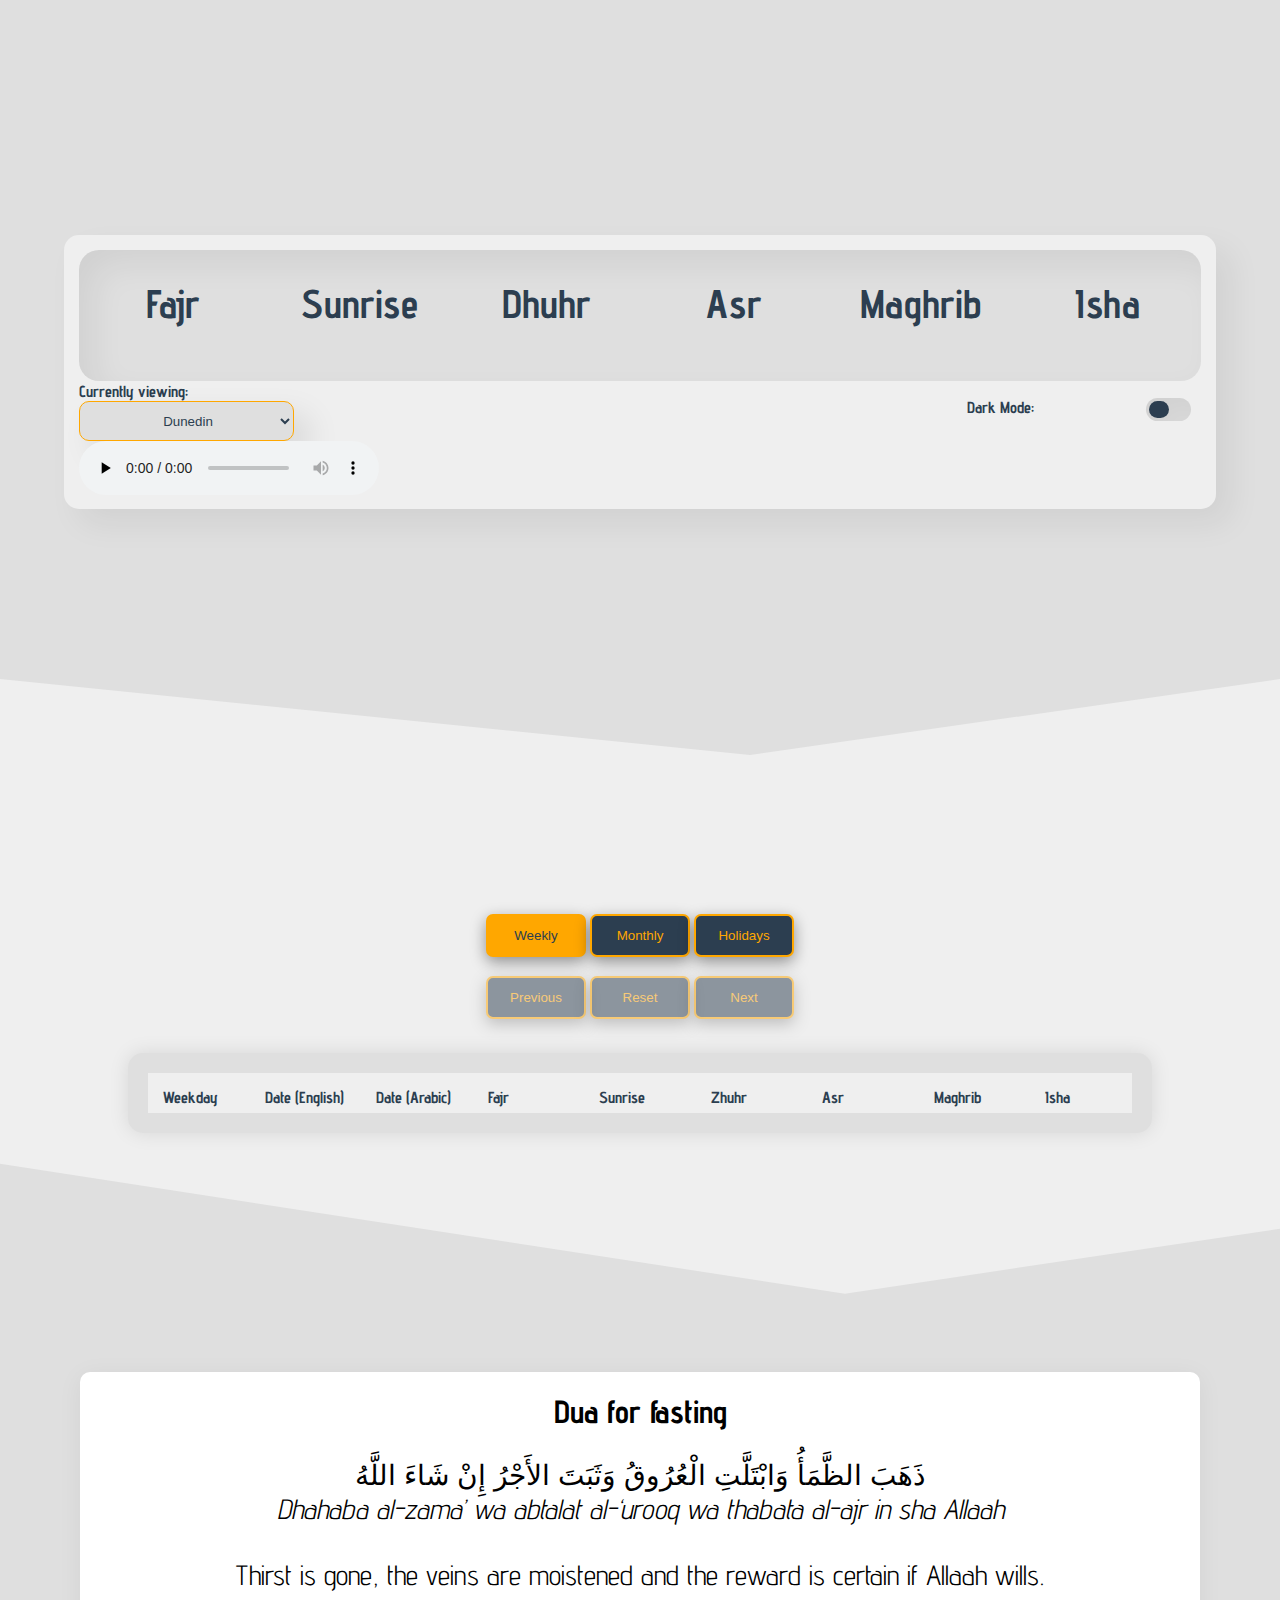
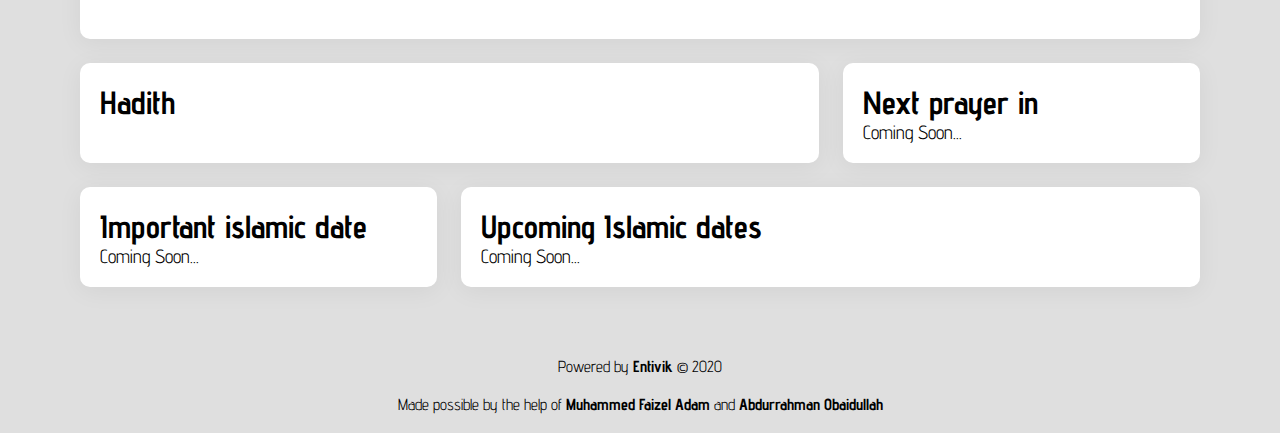
==== commit 5e2dc790: "added hadith, fasting dua and boxes" ====
--- a/index.html
+++ b/index.html
@@ -160,11 +160,39 @@
 	</div>
 
 </div>
+<div class="bottomContentContainer">
+	<div class="fasting-dua grid-col-span-3-bottomc bottomContentContainer-container">
+		<h4>Dua for fasting</h4>
+		<p>ذَهَبَ الظَّمَأُ وَابْتَلَّتِ الْعُرُوقُ وَثَبَتَ الأَجْرُ إِنْ شَاءَ اللَّهُ 
+			<br> 
+			<i>Dhahaba al-zama’ wa abtalat al-‘urooq wa thabata al-ajr in sha Allaah </i>
+			<br><br>
+			Thirst is gone, the veins are moistened and the reward is certain if Allaah wills.
+				</p>
+
+	</div>
+	<div id="hadith-container" class="hadith grid-col-span-2-bottomc bottomContentContainer-container">
+		<h4>Hadith</h4>
+	</div>
+	<div class="nextPrayerIn bottomContentContainer-container">
+		<h4>Next prayer in</h4>
+		Coming Soon...
+	</div> 
+	<div class="nextImportantDate bottomContentContainer-container">
+		<h4>Important islamic date</h4>
+		Coming Soon...
+	</div>
+	<div class="upcomingDates grid-col-span-2-bottomc bottomContentContainer-container">
+		<h4>Upcoming Islamic dates</h4>
+		Coming Soon...
+	</div>
+</div>
 
 	<div class="content"><br><br>Powered by <strong>Entivik</strong>&nbsp;© 2020<br><br> Made possible by the help of <strong>Muhammed Faizel Adam</strong> and <strong>Abdurrahman Obaidullah</strong><br><br></div>
 	
 	<script type="text/javascript" src="https://ajax.googleapis.com/ajax/libs/jquery/1.11.2/jquery.min.js"></script>
 	<script src="darkmode.js"></script>
 	<script src="calendar.js"></script>
+	<script src="Hadith.js"></script>
 </body>
 </html>
--- a/calendar.css
+++ b/calendar.css
@@ -1,4 +1,8 @@
 @import url('https://fonts.googleapis.com/css?family=Advent+Pro&display=swap');
+
+/* padding-block: 2rem;
+	width: min(95%, 70rem);
+	margin-inline: auto; */
 * {
 	box-sizing: border-box;
 	transition: margin ease-out .4s;
@@ -40,6 +44,7 @@
 body {
 	padding-top:20px;
 	background-image: url(index-main.jpg);
+
 	background-size: 100%;
 	background-attachment: fixed;
 	background-size: cover;
@@ -47,6 +52,10 @@
 h3 {
 	font-size: 2.5em;
 
+}
+h4{
+	margin:0;
+	font-size:2rem;
 }
 .card p {
 	font-size: 1.4em;
@@ -236,6 +245,46 @@
 	margin:10px;
 	color:var(--blue);
 } 
+.bottomContentContainer{
+	display: grid;
+	grid-template-columns: 
+	repeat(3, 1fr);
+	gap:1.5rem;
+	padding-block: 2rem;
+	width: min(95%, 70rem);
+	margin-inline: auto;
+}
+.bottomContentContainer-container{
+	padding:20px;
+	background-color: #fff;
+	border-radius:10px;
+	box-shadow: 0px 4px 24px 1px #0000000D;
+	font-size: larger;
+
+}
+.grid-col-span-2-bottomc{
+	grid-column: span 2;
+}
+.grid-col-span-3-bottomc{
+	grid-column: span 3;
+}
+.fasting-dua {
+	text-align: center;
+	font-size:1.75rem;
+}
+.Hadith-narrator{
+	font-weight: 600;
+	margin-bottom: 0.5em;
+}
+.Hadith-main{
+margin:auto;
+}
+.Hadith-book{
+	font-weight: 450;
+	margin-top:0.5em;
+	font-style: italic;
+}
+
 
 /* Responsive columns */
 
@@ -287,7 +336,9 @@
 		justify-content: space-around;
 		padding:0;
 	}
-
+	.card h3{
+		margin:0.25em 0;
+	}
 	.topBanner{
 		flex-direction: column;
 	}
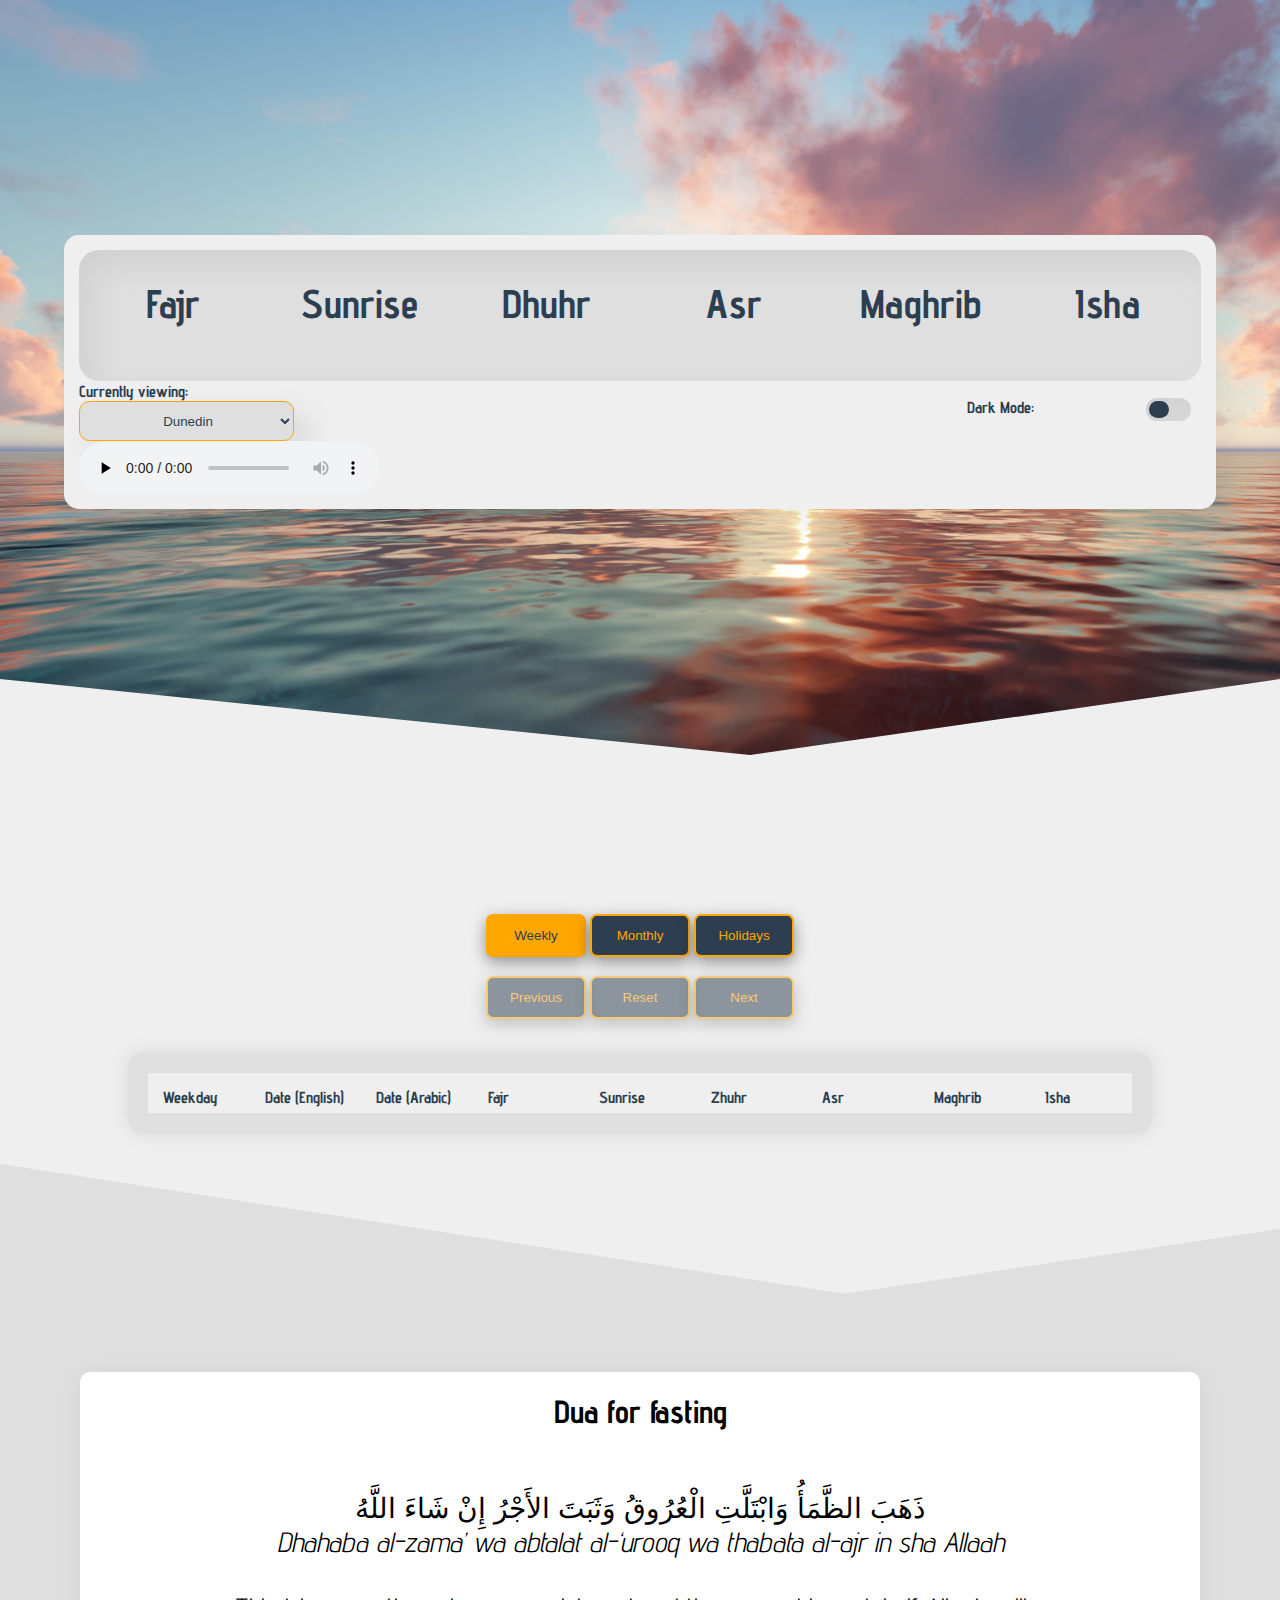
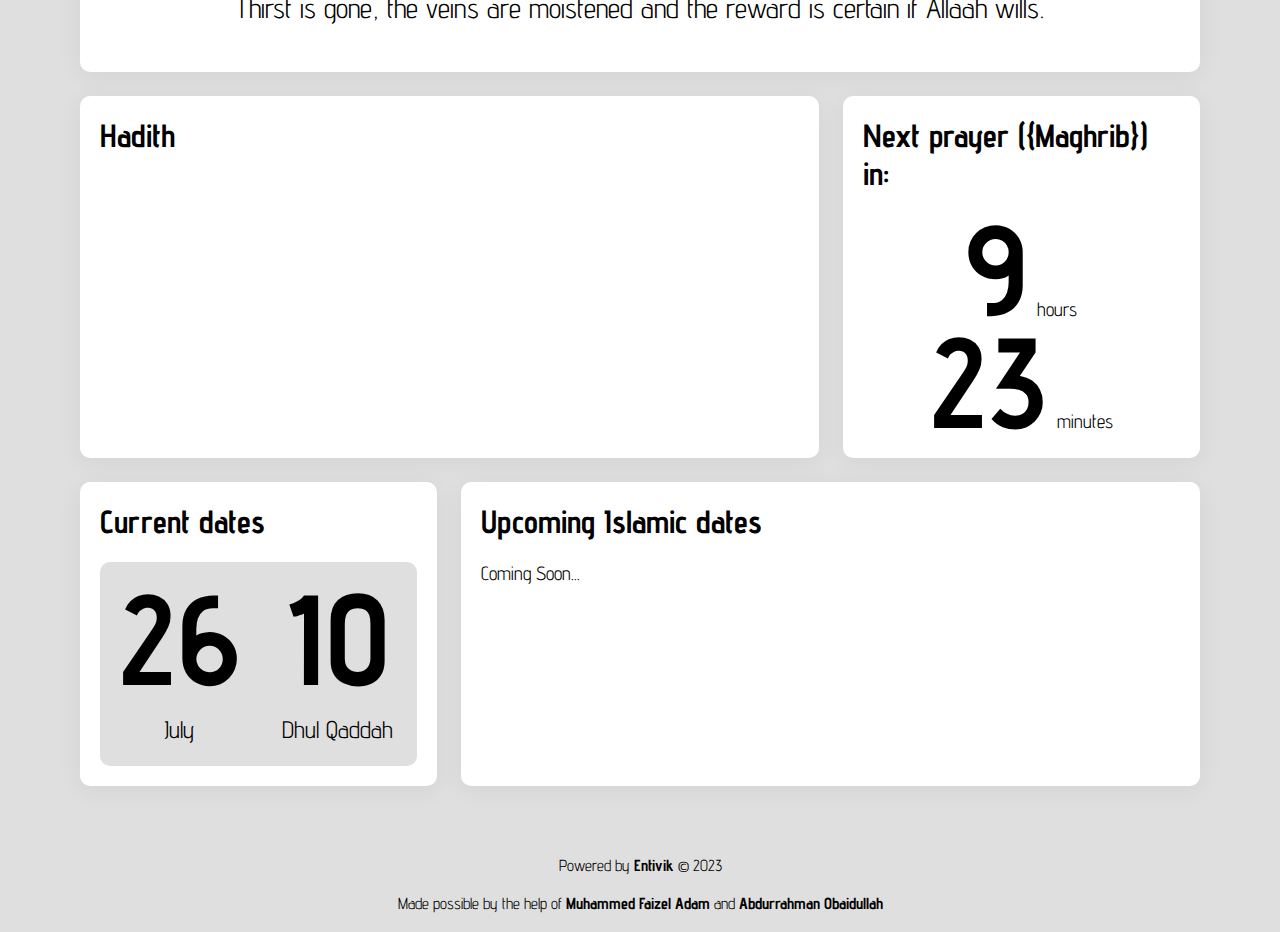
==== commit f4d75c38: "tidy up of the new bottom sections and new img" ====
--- a/index.html
+++ b/index.html
@@ -115,7 +115,9 @@
 		</audio>
 	</div>
 </div>
-</div>
+
+</div>
+
 <div class="poly">
 	</div>
 	
@@ -163,6 +165,7 @@
 <div class="bottomContentContainer">
 	<div class="fasting-dua grid-col-span-3-bottomc bottomContentContainer-container">
 		<h4>Dua for fasting</h4>
+		<br>
 		<p>ذَهَبَ الظَّمَأُ وَابْتَلَّتِ الْعُرُوقُ وَثَبَتَ الأَجْرُ إِنْ شَاءَ اللَّهُ 
 			<br> 
 			<i>Dhahaba al-zama’ wa abtalat al-‘urooq wa thabata al-ajr in sha Allaah </i>
@@ -173,22 +176,52 @@
 	</div>
 	<div id="hadith-container" class="hadith grid-col-span-2-bottomc bottomContentContainer-container">
 		<h4>Hadith</h4>
+		<br>
 	</div>
 	<div class="nextPrayerIn bottomContentContainer-container">
-		<h4>Next prayer in</h4>
-		Coming Soon...
+		<h4>Next prayer ({Maghrib}) in:</h4>
+		<br>
+		<div class="next-prayer-container">
+			<div class="next-prayer-hour"> 
+				<h1>9</h1>
+				<p>&nbsp;&nbsp;hours</p>
+			</div>
+			<div class="next-prayer-min">
+				<h1>23</h1>
+				<p>&nbsp;&nbsp;minutes</p>
+			</div>
+
+			
+		</div>
 	</div> 
 	<div class="nextImportantDate bottomContentContainer-container">
-		<h4>Important islamic date</h4>
-		Coming Soon...
+		<!-- <h4>Important islamic date</h4> -->
+		<h4>Current dates</h4>
+		<br>
+		<div class="next-important-container">
+			<div class="important-english-date"> 
+				<h1 id="englishDateNumber"></h1>
+				<p id="englishDateMonth"></p>
+			</div>
+			<div class="important-arabic-date">
+				<h1 id="arabicDateNumber">10</h1>
+				<p id="arabicDateMonth">Dhul Qaddah</p>
+			</div>
+
+			<div class="important-date-name grid-col-span-2-bottomc">
+				<br>
+				<!-- <p>Hajj Example</p> -->
+			</div>
+		</div>
 	</div>
 	<div class="upcomingDates grid-col-span-2-bottomc bottomContentContainer-container">
 		<h4>Upcoming Islamic dates</h4>
+		<br>
 		Coming Soon...
 	</div>
 </div>
 
-	<div class="content"><br><br>Powered by <strong>Entivik</strong>&nbsp;© 2020<br><br> Made possible by the help of <strong>Muhammed Faizel Adam</strong> and <strong>Abdurrahman Obaidullah</strong><br><br></div>
+	<div class="content"><br><br>Powered by <strong>Entivik</strong>&nbsp;© 2023<br><br> Made possible by the help of <strong>Muhammed Faizel Adam</strong> and <strong>Abdurrahman Obaidullah</strong><br><br></div>
 	
 	<script type="text/javascript" src="https://ajax.googleapis.com/ajax/libs/jquery/1.11.2/jquery.min.js"></script>
 	<script src="darkmode.js"></script>
--- a/calendar.css
+++ b/calendar.css
@@ -12,7 +12,7 @@
 	margin: 0;
 	padding: 0;
 	transition: .4s;
-	user-select: none;
+	/* user-select: none; */
 }
 /* general colour variables */
 html {
@@ -43,8 +43,8 @@
 
 body {
 	padding-top:20px;
-	background-image: url(index-main.jpg);
-
+	background-image: url(index-main5.jpg);
+	/* background-image: url(https://source.unsplash.com/random/1920x1080/?blue+fog+mountains); */
 	background-size: 100%;
 	background-attachment: fixed;
 	background-size: cover;
@@ -260,7 +260,6 @@
 	border-radius:10px;
 	box-shadow: 0px 4px 24px 1px #0000000D;
 	font-size: larger;
-
 }
 .grid-col-span-2-bottomc{
 	grid-column: span 2;
@@ -284,6 +283,50 @@
 	margin-top:0.5em;
 	font-style: italic;
 }
+.next-important-container{
+	display: grid;
+	grid-template-columns: repeat(2, 1fr);
+	text-align: center;
+	background-color: var(--grey-white);
+	border-radius:10px;
+}
+.next-important-container h1, .next-important-container p, .next-prayer-container h1, .next-prayer-container p {
+	margin: 0rem;
+	padding:0;	
+}
+
+.next-important-container p{
+	font-size: 1.5rem;
+}
+.next-important-container h1, .next-prayer-container h1{
+	font-size: 8rem;
+}
+.important-date-name p{
+	font-size:2rem;
+	padding:10px;
+}
+.next-prayer-container{
+	display: flex;
+	flex-direction: column;
+	align-items: center;
+	padding:0;
+	margin:0;
+
+}
+.next-prayer-hour, .next-prayer-min{
+	display: flex;
+	flex-direction: row;
+	align-content: space-between;
+	align-items: baseline;
+	justify-content: center;
+}
+.next-prayer-container h1 {
+	line-height: 7rem;
+}
+
+
+
+
 
 
 /* Responsive columns */
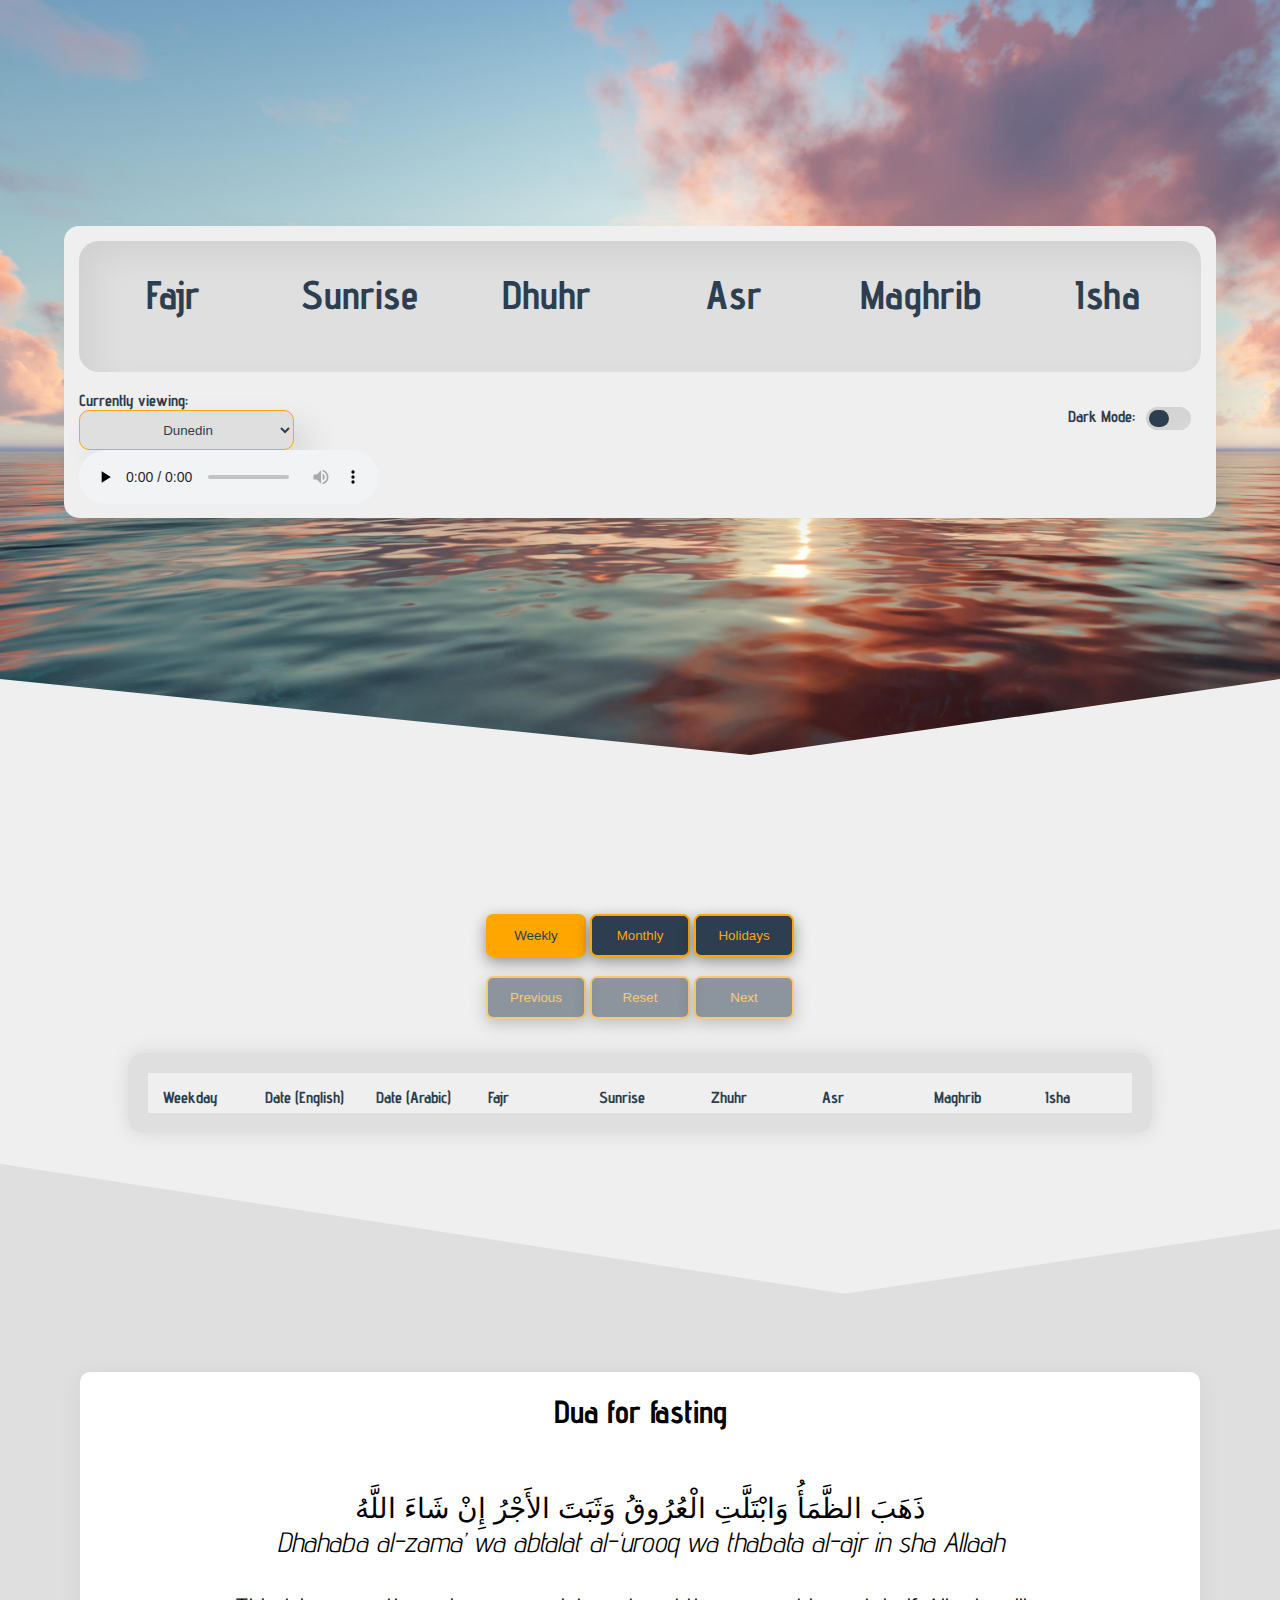
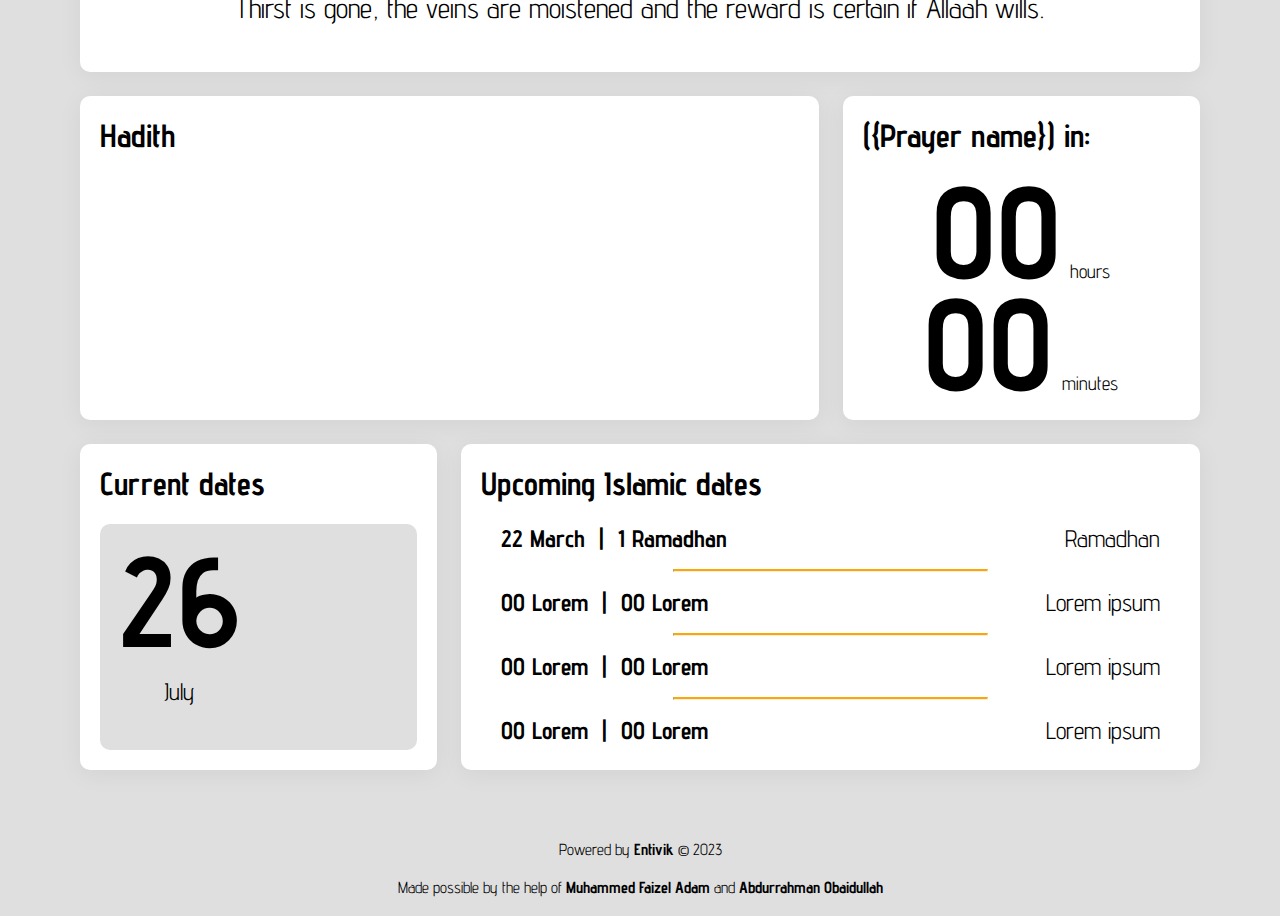
==== commit 61f6f41c: "Just clean up of content and code" ====
--- a/index.html
+++ b/index.html
@@ -103,7 +103,7 @@
 				<div class="align">
 					<p>
 						Dark Mode:
-						<input id="switch" name="theme" type="checkbox"><label for="switch">Toggle</label>
+						<input id="switch" name="theme" type="checkbox"><label for="switch"></label>
 					</p>
 				</div>
 			</div>
@@ -179,15 +179,15 @@
 		<br>
 	</div>
 	<div class="nextPrayerIn bottomContentContainer-container">
-		<h4>Next prayer ({Maghrib}) in:</h4>
+		<h4>({Prayer name}) in:</h4>
 		<br>
 		<div class="next-prayer-container">
 			<div class="next-prayer-hour"> 
-				<h1>9</h1>
+				<h1>00</h1>
 				<p>&nbsp;&nbsp;hours</p>
 			</div>
 			<div class="next-prayer-min">
-				<h1>23</h1>
+				<h1>00</h1>
 				<p>&nbsp;&nbsp;minutes</p>
 			</div>
 
@@ -199,17 +199,22 @@
 		<h4>Current dates</h4>
 		<br>
 		<div class="next-important-container">
+			
 			<div class="important-english-date"> 
+				
 				<h1 id="englishDateNumber"></h1>
 				<p id="englishDateMonth"></p>
 			</div>
+			
 			<div class="important-arabic-date">
-				<h1 id="arabicDateNumber">10</h1>
-				<p id="arabicDateMonth">Dhul Qaddah</p>
+				
+				<h1 id="arabicDateNumber"></h1>
+				<p id="arabicDateMonth"></p>
 			</div>
 
 			<div class="important-date-name grid-col-span-2-bottomc">
 				<br>
+				<br>
 				<!-- <p>Hajj Example</p> -->
 			</div>
 		</div>
@@ -217,7 +222,55 @@
 	<div class="upcomingDates grid-col-span-2-bottomc bottomContentContainer-container">
 		<h4>Upcoming Islamic dates</h4>
 		<br>
-		Coming Soon...
+		<div class="next-islamic-date">
+		<div class="next-islamic-date-line">
+			<h1>22 March</h1>
+			<h1>&nbsp;&nbsp;|&nbsp;&nbsp;</h1>
+			<h1>1 Ramadhan</h1>
+		</div>
+		<div class="next-islamic-date-text">
+			<p >Ramadhan</p>
+		</div>
+		</div>
+		<hr class="line-between-dates">
+	
+		<div class="next-islamic-date">
+			<div class="next-islamic-date-line">
+				<h1>00 Lorem </h1>
+				<h1>&nbsp;&nbsp;|&nbsp;&nbsp;</h1>
+				<h1>00 Lorem </h1>
+			</div>
+			<div class="next-islamic-date-text">
+				<p >Lorem ipsum</p>
+			</div>
+			</div>
+			<hr class="line-between-dates">
+	
+			<div class="next-islamic-date">
+				<div class="next-islamic-date-line">
+					<h1>00 Lorem </h1>
+					<h1>&nbsp;&nbsp;|&nbsp;&nbsp;</h1>
+					<h1>00 Lorem </h1>
+				</div>
+				<div class="next-islamic-date-text">
+					<p >Lorem ipsum</p>
+				</div>
+				</div>
+				<hr class="line-between-dates">
+				<div class="next-islamic-date">
+					<div class="next-islamic-date-line">
+						<h1>00 Lorem </h1>
+						<h1>&nbsp;&nbsp;|&nbsp;&nbsp;</h1>
+						<h1>00 Lorem </h1>
+					</div>
+					<div class="next-islamic-date-text">
+						<p >Lorem ipsum</p>
+					</div>
+					</div>
+			
+	
+					
+	
 	</div>
 </div>
 
--- a/calendar.css
+++ b/calendar.css
@@ -311,7 +311,8 @@
 	align-items: center;
 	padding:0;
 	margin:0;
-
+	justify-content: space-between;
+	flex-wrap: nowrap;
 }
 .next-prayer-hour, .next-prayer-min{
 	display: flex;
@@ -323,8 +324,30 @@
 .next-prayer-container h1 {
 	line-height: 7rem;
 }
-
-
+.next-islamic-date{
+	display: grid;
+	gap:3rem;
+	grid-template-columns: repeat(2, 1fr);
+	margin-left:20px;
+	
+}
+.next-islamic-date-line h1{
+	font-size: 1.5rem;
+	margin:0;
+}
+.next-islamic-date-line{
+	display: flex;
+	flex-direction: row;
+}
+.next-islamic-date-text p{
+	margin:0 20px;
+	text-align: right;
+	font-size:1.5rem;
+}
+.line-between-dates{
+	margin:1rem 12rem;
+	border-top: 2px solid var(--gold);
+}
 
 
 
@@ -463,109 +486,16 @@
 	td:nth-of-type(9):before {
 		content: "Isha";
 	}
-}
-
-@media screen and (max-width: 1160) { 
-	
-	.LocationMode{
-		padding-right: 40% !important;
-		
-	}
-}
-
-@media screen and (max-width: 930px) { 
-	
-	.LocationMode{
-		padding-right: 30% !important;
-		
-	}
-}
-
-@media screen and (max-width: 800px) { 
-	
-	.LocationMode{
-		padding-right: 20% !important;
-		
-	}
-}
-
-@media screen and (max-width: 620px) { 
-	
-	.LocationMode{
-		padding-right: 10% !important;
-		
-	}
-}
-
-@media screen and (max-width: 619px) {
-	.inline {
-		display: inline !important;
-	}
-	
-	.LocationMode{
-		padding-right: 0px !important;
-		
-	}
-}
-
-@media screen and (max-width: 440px) {
-	.inline {
-		display: inline !important;
-	}
-	
-	.LocationMode{
-		padding-right: 0px !important;
-		
-	}
-
-}
-
-@media screen and (max-width: 400px) {
-	.inline {
-		display: inline !important;
-	}
-	
-	.LocationMode{
-		padding-right: 0px !important;
-		
-	}
-
-
-}
-
-@media screen and (max-width: 350px) {
-	.inline {
-		display: inline !important;
-	}
-	
-	.LocationMode{
-		padding-right: 0px !important;
-		
-	}
-} 
-
-@media screen and (max-width: 325px) {
-
-	.inline {
-		display: inline !important;
-	}
-	
-	.LocationMode{
-		padding-right: 0px !important;
-		
-	}
-}
-
-@media screen and (max-width: 300px) {
-	.inline {
-		display: inline !important;
-	}
-	
-	.LocationMode{
-		padding-right: 0px !important;
-		
-	}
-} 
+	.hadith, .nextPrayerIn, .nextImportantDate, .upcomingDates{
+		grid-template-columns: repeat(1, 1fr);
+		grid-column: span 3;
+	}
+	.nextPrayerIn{
+		display:none;
+	}
+}
+
+
 
 .table4NextMonth {
 	background-color: var(--white);
@@ -633,10 +563,7 @@
 		display: inline;
 	}
 
-	.LocationMode{
-		padding-right: 0%;
-		
-	}
+
 }
 .select-css{
 	color: var(--blue);
@@ -648,10 +575,8 @@
 	border-radius: 10px;
 }
 .LocationMode{
-	padding-right: 60%;
-	margin-top:-18px;
+
 	font-weight: bold;
-    
 }
 .LocationMode select{
 	box-shadow: 15px 15px 32px rgba(0, 0, 0, 0.1);
@@ -660,8 +585,9 @@
 }
 
 .align{
-	margin-top:-18px;
+
 	font-weight: bold;
+	text-align: right;
 }
 
 .inline {
